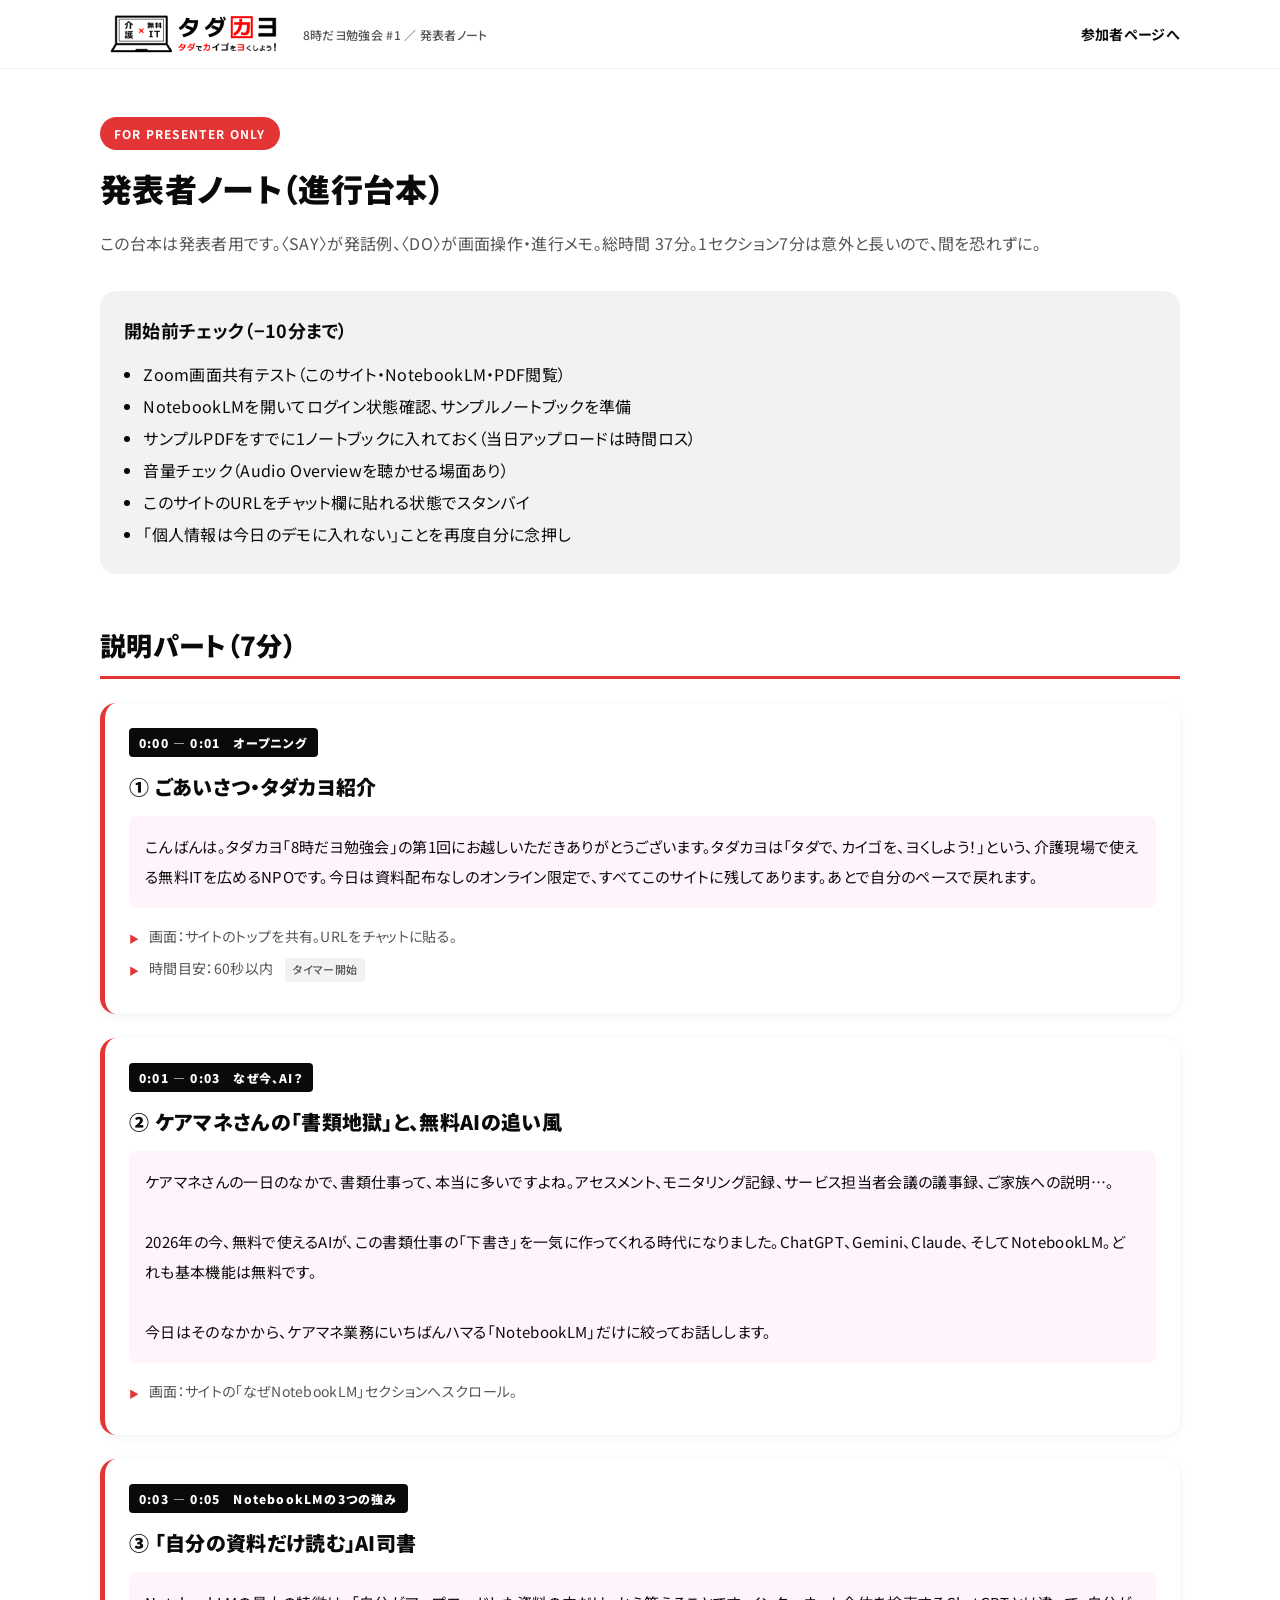
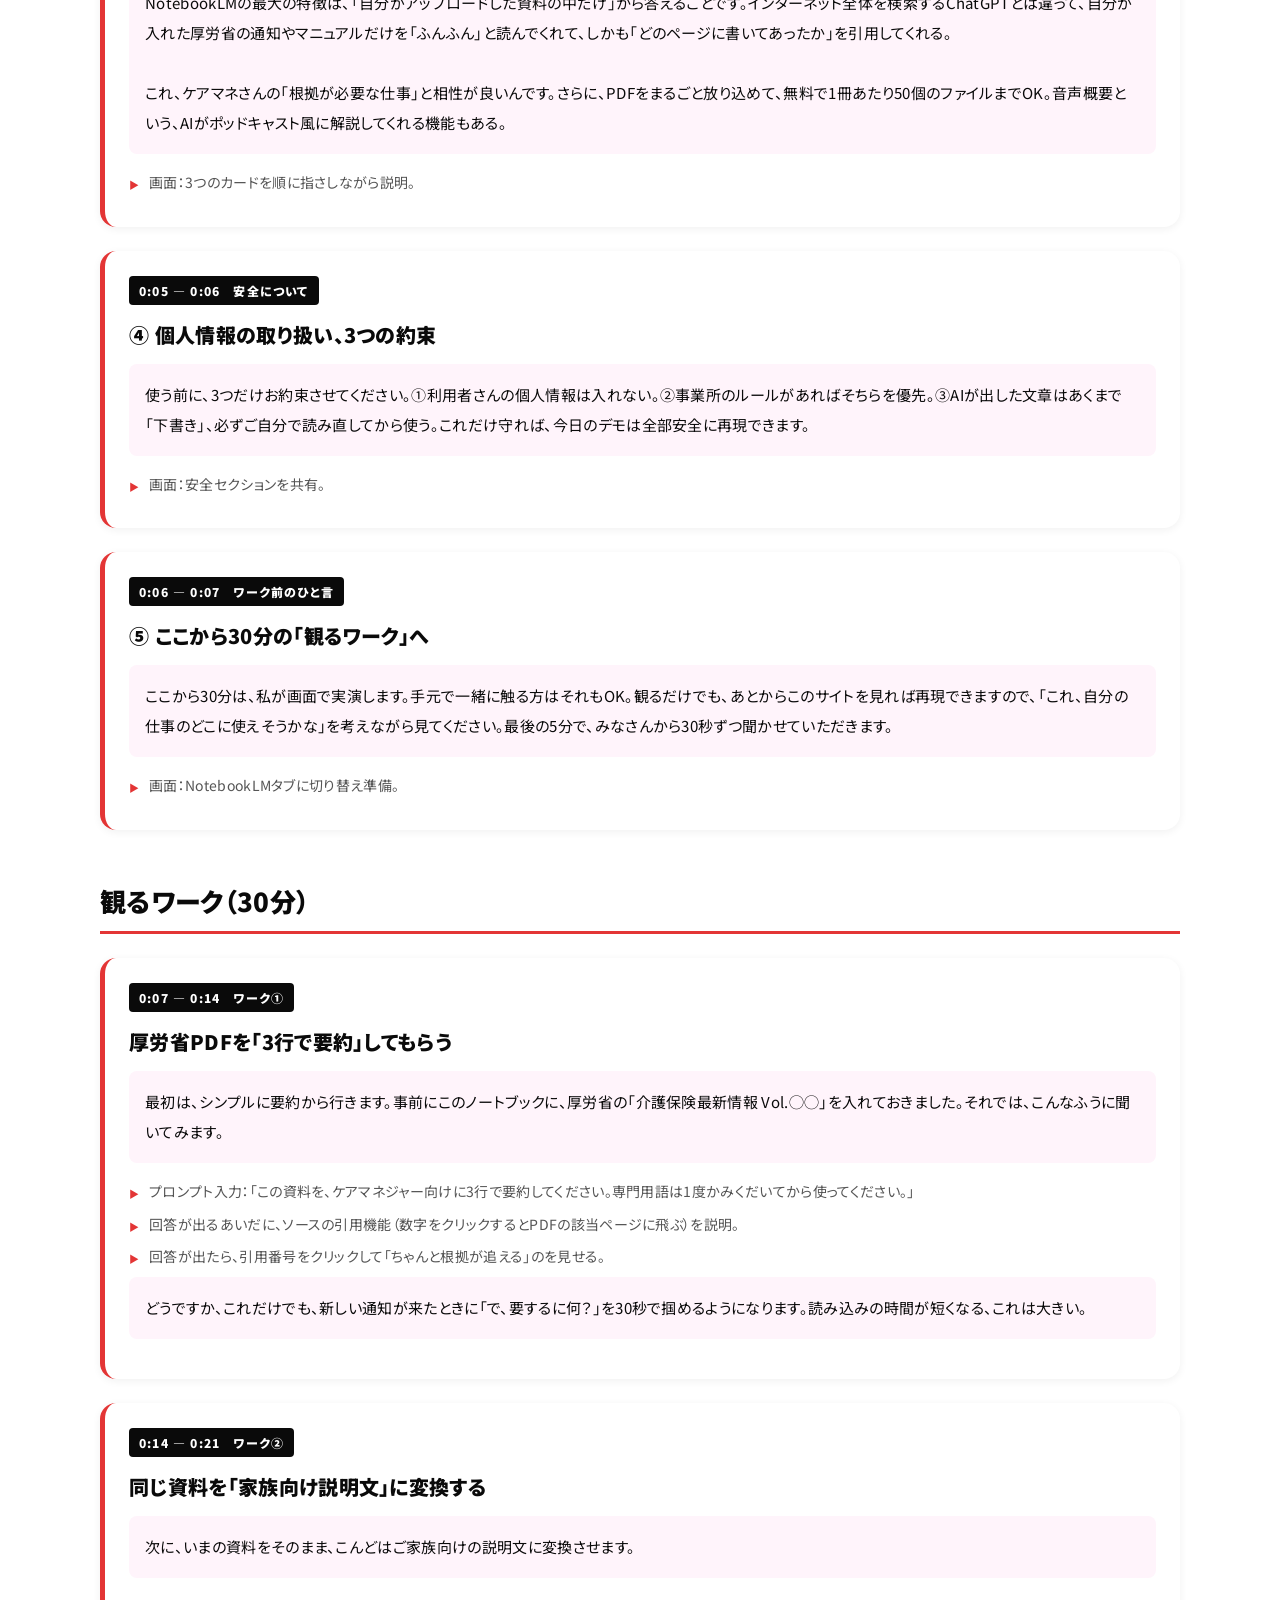
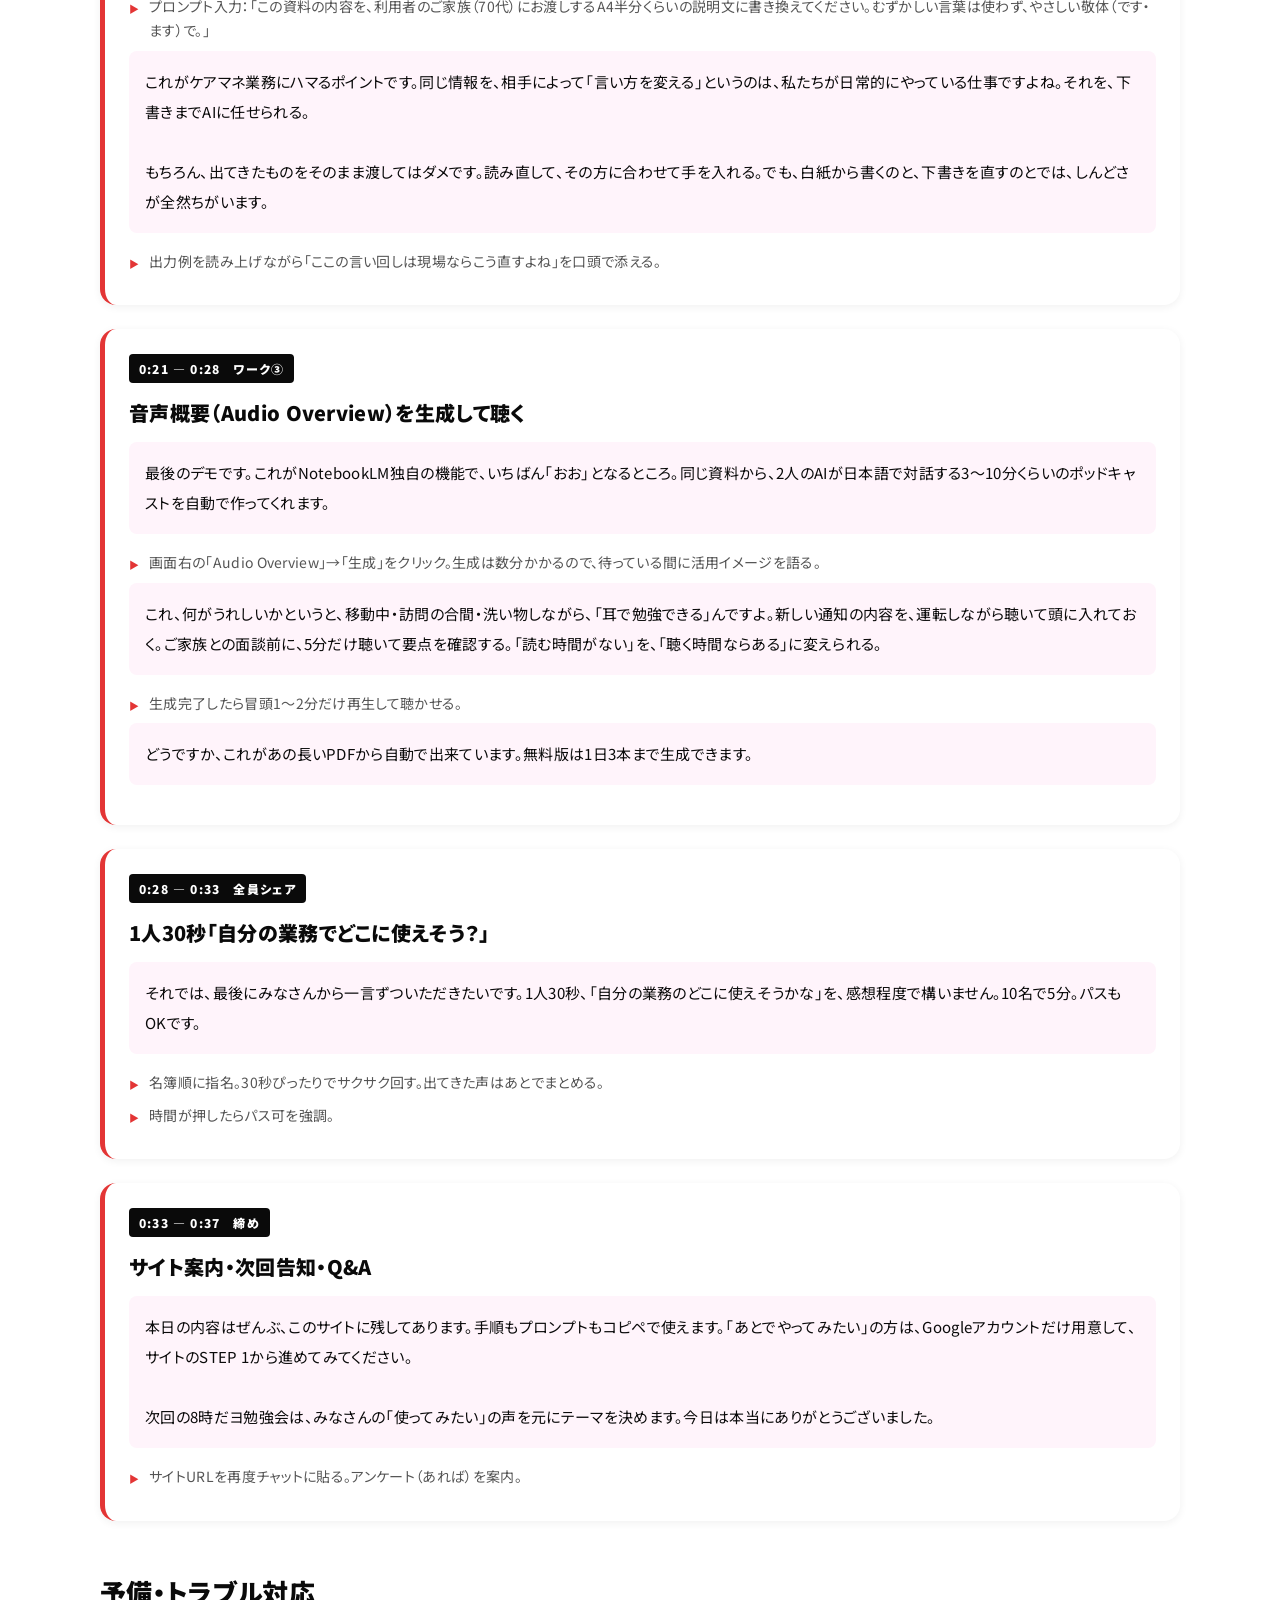
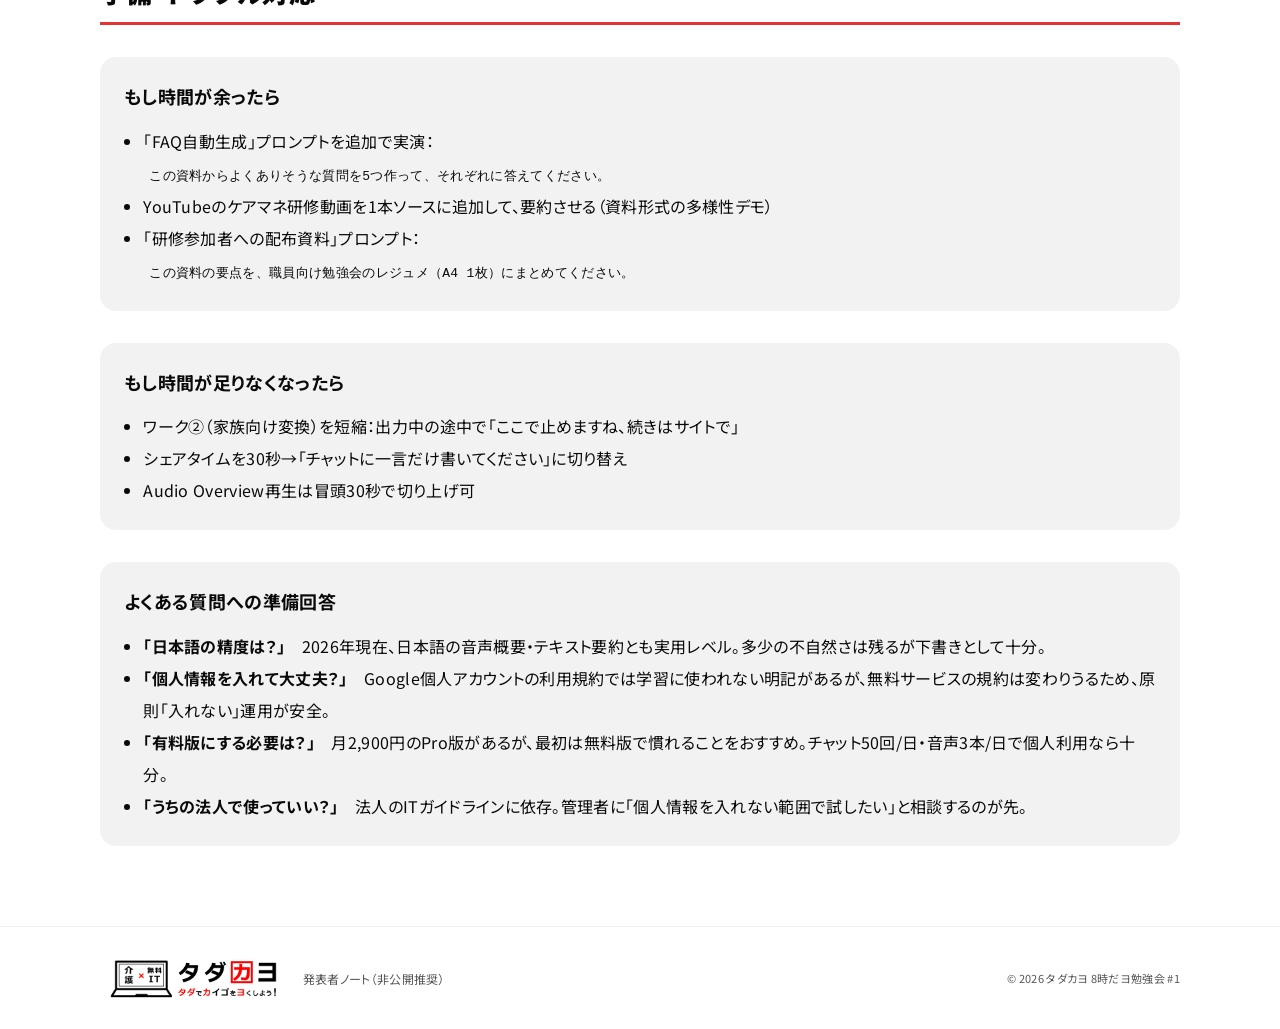
==== notes.html @ c18b53f9 "Initial: 8時だヨ勉強会 #1 サイト (2026-06-28) - index.html: 参加者向けトップ (Hero/Agenda/Why/Safety/Hands-on/Links) " ====
<!doctype html>
<html lang="ja">
<head>
<meta charset="utf-8">
<meta name="viewport" content="width=device-width,initial-scale=1">
<title>発表者ノート ｜ 8時だヨ勉強会 #1</title>
<meta name="description" content="発表者用の進行台本（タダカヨ 8時だヨ勉強会 #1）">
<meta name="robots" content="noindex">
<link rel="icon" type="image/svg+xml" href="data:image/svg+xml,%3Csvg xmlns='http://www.w3.org/2000/svg' viewBox='0 0 64 64'%3E%3Crect width='64' height='64' fill='%23fff'/%3E%3Crect x='10' y='10' width='44' height='44' fill='none' stroke='%23e33535' stroke-width='5'/%3E%3Ctext x='32' y='44' font-family='sans-serif' font-size='34' font-weight='900' text-anchor='middle' fill='%23e33535'%3E%E3%82%AB%3C/text%3E%3C/svg%3E">
<link rel="preconnect" href="https://fonts.googleapis.com">
<link rel="preconnect" href="https://fonts.gstatic.com" crossorigin>
<link href="https://fonts.googleapis.com/css2?family=Noto+Sans+JP:wght@400;500;700;900&display=swap" rel="stylesheet">
<link rel="stylesheet" href="css/style.css">
<style>
.notes-wrap { padding: 48px 0; }
.notes-banner {
  background: var(--c-red);
  color: var(--c-white);
  padding: 6px 14px;
  border-radius: 999px;
  display: inline-block;
  font-size: 12px;
  font-weight: 700;
  letter-spacing: 0.1em;
  margin-bottom: 16px;
}
.script-block {
  background: var(--c-white);
  border-radius: var(--radius-md);
  padding: 24px;
  margin: 24px 0;
  box-shadow: var(--shadow-sm);
  border-left: 5px solid var(--c-red);
}
.script-time {
  display: inline-block;
  background: var(--c-black);
  color: var(--c-white);
  font-weight: 900;
  font-size: 12px;
  padding: 4px 10px;
  border-radius: 4px;
  letter-spacing: 0.1em;
  margin-bottom: 12px;
}
.script-block h3 {
  margin: 0 0 12px;
  font-size: 20px;
  font-weight: 900;
}
.script-block p.say {
  font-size: 15px;
  line-height: 2;
  margin: 0 0 16px;
  padding: 16px;
  background: var(--c-pink-soft);
  border-radius: 8px;
}
.script-block p.do {
  font-size: 14px;
  color: var(--c-gray-text);
  margin: 0 0 8px;
  padding-left: 20px;
  position: relative;
}
.script-block p.do::before {
  content: "▶";
  position: absolute;
  left: 0;
  color: var(--c-red);
  font-size: 10px;
  top: 6px;
}
.script-block .timer {
  display: inline-block;
  font-size: 11px;
  background: var(--c-gray);
  color: var(--c-gray-text);
  padding: 2px 8px;
  border-radius: 4px;
  margin-left: 8px;
  font-weight: 500;
}
.checklist {
  background: var(--c-gray);
  border-radius: var(--radius-md);
  padding: 24px;
  margin: 32px 0;
}
.checklist h3 { margin: 0 0 12px; font-size: 18px; font-weight: 700; }
.checklist ul { margin: 0; padding-left: 1.2em; line-height: 2; }
</style>
</head>
<body>

<header class="site-header">
  <div class="container header-inner">
    <a href="index.html" class="brand-lockup" aria-label="トップへ戻る">
      <img src="images/logo-rect.png" alt="NPO法人タダカヨ" class="brand-logo-img" width="280" height="60">
      <span class="brand-tagline">8時だヨ勉強会 #1 ／ 発表者ノート</span>
    </a>
    <nav class="site-nav"><a href="index.html">参加者ページへ</a></nav>
  </div>
</header>

<main class="notes-wrap">
  <div class="container">
    <span class="notes-banner">FOR PRESENTER ONLY</span>
    <h1 style="font-size:32px;font-weight:900;line-height:1.4;margin:0 0 16px;">発表者ノート（進行台本）</h1>
    <p style="color:var(--c-gray-text);line-height:2;margin:0 0 24px;">この台本は発表者用です。〈SAY〉が発話例、〈DO〉が画面操作・進行メモ。総時間 37分。1セクション7分は意外と長いので、間を恐れずに。</p>

    <div class="checklist">
      <h3>開始前チェック（−10分まで）</h3>
      <ul>
        <li>Zoom画面共有テスト（このサイト・NotebookLM・PDF閲覧）</li>
        <li>NotebookLMを開いてログイン状態確認、サンプルノートブックを準備</li>
        <li>サンプルPDFをすでに1ノートブックに入れておく（当日アップロードは時間ロス）</li>
        <li>音量チェック（Audio Overviewを聴かせる場面あり）</li>
        <li>このサイトのURLをチャット欄に貼れる状態でスタンバイ</li>
        <li>「個人情報は今日のデモに入れない」ことを再度自分に念押し</li>
      </ul>
    </div>

    <!-- ============================================================
         説明パート 7分
         ============================================================ -->
    <h2 style="font-size:26px;font-weight:900;margin:48px 0 8px;border-bottom:3px solid var(--c-red);padding-bottom:8px;">説明パート（7分）</h2>

    <div class="script-block">
      <span class="script-time">0:00 — 0:01　オープニング</span>
      <h3>① ごあいさつ・タダカヨ紹介</h3>
      <p class="say">こんばんは。タダカヨ「8時だヨ勉強会」の第1回にお越しいただきありがとうございます。タダカヨは「タダで、カイゴを、ヨくしよう！」という、介護現場で使える無料ITを広めるNPOです。今日は資料配布なしのオンライン限定で、すべてこのサイトに残してあります。あとで自分のペースで戻れます。</p>
      <p class="do">画面：サイトのトップを共有。URLをチャットに貼る。</p>
      <p class="do">時間目安：60秒以内 <span class="timer">タイマー開始</span></p>
    </div>

    <div class="script-block">
      <span class="script-time">0:01 — 0:03　なぜ今、AI？</span>
      <h3>② ケアマネさんの「書類地獄」と、無料AIの追い風</h3>
      <p class="say">ケアマネさんの一日のなかで、書類仕事って、本当に多いですよね。アセスメント、モニタリング記録、サービス担当者会議の議事録、ご家族への説明…。<br><br>2026年の今、無料で使えるAIが、この書類仕事の「下書き」を一気に作ってくれる時代になりました。ChatGPT、Gemini、Claude、そしてNotebookLM。どれも基本機能は無料です。<br><br>今日はそのなかから、ケアマネ業務にいちばんハマる「NotebookLM」だけに絞ってお話しします。</p>
      <p class="do">画面：サイトの「なぜNotebookLM」セクションへスクロール。</p>
    </div>

    <div class="script-block">
      <span class="script-time">0:03 — 0:05　NotebookLMの3つの強み</span>
      <h3>③ 「自分の資料だけ読む」AI司書</h3>
      <p class="say">NotebookLMの最大の特徴は、「自分がアップロードした資料の中だけ」から答えることです。インターネット全体を検索するChatGPTとは違って、自分が入れた厚労省の通知やマニュアルだけを「ふんふん」と読んでくれて、しかも「どのページに書いてあったか」を引用してくれる。<br><br>これ、ケアマネさんの「根拠が必要な仕事」と相性が良いんです。さらに、PDFをまるごと放り込めて、無料で1冊あたり50個のファイルまでOK。音声概要という、AIがポッドキャスト風に解説してくれる機能もある。</p>
      <p class="do">画面：3つのカードを順に指さしながら説明。</p>
    </div>

    <div class="script-block">
      <span class="script-time">0:05 — 0:06　安全について</span>
      <h3>④ 個人情報の取り扱い、3つの約束</h3>
      <p class="say">使う前に、3つだけお約束させてください。①利用者さんの個人情報は入れない。②事業所のルールがあればそちらを優先。③AIが出した文章はあくまで「下書き」、必ずご自分で読み直してから使う。これだけ守れば、今日のデモは全部安全に再現できます。</p>
      <p class="do">画面：安全セクションを共有。</p>
    </div>

    <div class="script-block">
      <span class="script-time">0:06 — 0:07　ワーク前のひと言</span>
      <h3>⑤ ここから30分の「観るワーク」へ</h3>
      <p class="say">ここから30分は、私が画面で実演します。手元で一緒に触る方はそれもOK。観るだけでも、あとからこのサイトを見れば再現できますので、「これ、自分の仕事のどこに使えそうかな」を考えながら見てください。最後の5分で、みなさんから30秒ずつ聞かせていただきます。</p>
      <p class="do">画面：NotebookLMタブに切り替え準備。</p>
    </div>

    <!-- ============================================================
         ワーク 30分
         ============================================================ -->
    <h2 style="font-size:26px;font-weight:900;margin:48px 0 8px;border-bottom:3px solid var(--c-red);padding-bottom:8px;">観るワーク（30分）</h2>

    <div class="script-block">
      <span class="script-time">0:07 — 0:14　ワーク①</span>
      <h3>厚労省PDFを「3行で要約」してもらう</h3>
      <p class="say">最初は、シンプルに要約から行きます。事前にこのノートブックに、厚労省の「介護保険最新情報 Vol.◯◯」を入れておきました。それでは、こんなふうに聞いてみます。</p>
      <p class="do">プロンプト入力：「この資料を、ケアマネジャー向けに3行で要約してください。専門用語は1度かみくだいてから使ってください。」</p>
      <p class="do">回答が出るあいだに、ソースの引用機能（数字をクリックするとPDFの該当ページに飛ぶ）を説明。</p>
      <p class="do">回答が出たら、引用番号をクリックして「ちゃんと根拠が追える」のを見せる。</p>
      <p class="say">どうですか、これだけでも、新しい通知が来たときに「で、要するに何？」を30秒で掴めるようになります。読み込みの時間が短くなる、これは大きい。</p>
    </div>

    <div class="script-block">
      <span class="script-time">0:14 — 0:21　ワーク②</span>
      <h3>同じ資料を「家族向け説明文」に変換する</h3>
      <p class="say">次に、いまの資料をそのまま、こんどはご家族向けの説明文に変換させます。</p>
      <p class="do">プロンプト入力：「この資料の内容を、利用者のご家族（70代）にお渡しするA4半分くらいの説明文に書き換えてください。むずかしい言葉は使わず、やさしい敬体（です・ます）で。」</p>
      <p class="say">これがケアマネ業務にハマるポイントです。同じ情報を、相手によって「言い方を変える」というのは、私たちが日常的にやっている仕事ですよね。それを、下書きまでAIに任せられる。<br><br>もちろん、出てきたものをそのまま渡してはダメです。読み直して、その方に合わせて手を入れる。でも、白紙から書くのと、下書きを直すのとでは、しんどさが全然ちがいます。</p>
      <p class="do">出力例を読み上げながら「ここの言い回しは現場ならこう直すよね」を口頭で添える。</p>
    </div>

    <div class="script-block">
      <span class="script-time">0:21 — 0:28　ワーク③</span>
      <h3>音声概要（Audio Overview）を生成して聴く</h3>
      <p class="say">最後のデモです。これがNotebookLM独自の機能で、いちばん「おお」となるところ。同じ資料から、2人のAIが日本語で対話する3〜10分くらいのポッドキャストを自動で作ってくれます。</p>
      <p class="do">画面右の「Audio Overview」→「生成」をクリック。生成は数分かかるので、待っている間に活用イメージを語る。</p>
      <p class="say">これ、何がうれしいかというと、移動中・訪問の合間・洗い物しながら、「耳で勉強できる」んですよ。新しい通知の内容を、運転しながら聴いて頭に入れておく。ご家族との面談前に、5分だけ聴いて要点を確認する。「読む時間がない」を、「聴く時間ならある」に変えられる。</p>
      <p class="do">生成完了したら冒頭1〜2分だけ再生して聴かせる。</p>
      <p class="say">どうですか、これがあの長いPDFから自動で出来ています。無料版は1日3本まで生成できます。</p>
    </div>

    <div class="script-block">
      <span class="script-time">0:28 — 0:33　全員シェア</span>
      <h3>1人30秒「自分の業務でどこに使えそう？」</h3>
      <p class="say">それでは、最後にみなさんから一言ずついただきたいです。1人30秒、「自分の業務のどこに使えそうかな」を、感想程度で構いません。10名で5分。パスもOKです。</p>
      <p class="do">名簿順に指名。30秒ぴったりでサクサク回す。出てきた声はあとでまとめる。</p>
      <p class="do">時間が押したらパス可を強調。</p>
    </div>

    <div class="script-block">
      <span class="script-time">0:33 — 0:37　締め</span>
      <h3>サイト案内・次回告知・Q&A</h3>
      <p class="say">本日の内容はぜんぶ、このサイトに残してあります。手順もプロンプトもコピペで使えます。「あとでやってみたい」の方は、Googleアカウントだけ用意して、サイトのSTEP 1から進めてみてください。<br><br>次回の8時だヨ勉強会は、みなさんの「使ってみたい」の声を元にテーマを決めます。今日は本当にありがとうございました。</p>
      <p class="do">サイトURLを再度チャットに貼る。アンケート（あれば）を案内。</p>
    </div>

    <!-- ============================================================
         予備
         ============================================================ -->
    <h2 style="font-size:26px;font-weight:900;margin:48px 0 8px;border-bottom:3px solid var(--c-red);padding-bottom:8px;">予備・トラブル対応</h2>

    <div class="checklist">
      <h3>もし時間が余ったら</h3>
      <ul>
        <li>「FAQ自動生成」プロンプトを追加で実演：<br><code style="background:var(--c-gray);padding:2px 6px;border-radius:4px;">この資料からよくありそうな質問を5つ作って、それぞれに答えてください。</code></li>
        <li>YouTubeのケアマネ研修動画を1本ソースに追加して、要約させる（資料形式の多様性デモ）</li>
        <li>「研修参加者への配布資料」プロンプト：<br><code style="background:var(--c-gray);padding:2px 6px;border-radius:4px;">この資料の要点を、職員向け勉強会のレジュメ（A4 1枚）にまとめてください。</code></li>
      </ul>
    </div>

    <div class="checklist">
      <h3>もし時間が足りなくなったら</h3>
      <ul>
        <li>ワーク②（家族向け変換）を短縮：出力中の途中で「ここで止めますね、続きはサイトで」</li>
        <li>シェアタイムを30秒→「チャットに一言だけ書いてください」に切り替え</li>
        <li>Audio Overview再生は冒頭30秒で切り上げ可</li>
      </ul>
    </div>

    <div class="checklist">
      <h3>よくある質問への準備回答</h3>
      <ul>
        <li><strong>「日本語の精度は？」</strong>　2026年現在、日本語の音声概要・テキスト要約とも実用レベル。多少の不自然さは残るが下書きとして十分。</li>
        <li><strong>「個人情報を入れて大丈夫？」</strong>　Google個人アカウントの利用規約では学習に使われない明記があるが、無料サービスの規約は変わりうるため、原則「入れない」運用が安全。</li>
        <li><strong>「有料版にする必要は？」</strong>　月2,900円のPro版があるが、最初は無料版で慣れることをおすすめ。チャット50回/日・音声3本/日で個人利用なら十分。</li>
        <li><strong>「うちの法人で使っていい？」</strong>　法人のITガイドラインに依存。管理者に「個人情報を入れない範囲で試したい」と相談するのが先。</li>
      </ul>
    </div>

  </div>
</main>

<footer class="site-footer">
  <div class="container footer-inner">
    <div class="footer-brand">
      <img src="images/logo-rect.png" alt="NPO法人タダカヨ" class="brand-logo-img" width="280" height="60">
      <p>発表者ノート（非公開推奨）</p>
    </div>
    <p class="footer-meta">© 2026 タダカヨ 8時だヨ勉強会 #1</p>
  </div>
</footer>

</body>
</html>
---- css/style.css ----
/* ============================================================
   タダカヨ 8時だヨ勉強会 サイトスタイル
   Palette: #e33535 / #ffe2f7 / #000000 / #f2f2f2 / #ffffff
   Font:    Noto Sans JP
   ============================================================ */

:root {
  --c-red: #e33535;
  --c-red-dark: #b62525;
  --c-pink: #ffe2f7;
  --c-pink-soft: #fff4fb;
  --c-black: #0a0a0a;
  --c-gray: #f2f2f2;
  --c-gray-mid: #d4d4d4;
  --c-gray-text: #555555;
  --c-white: #ffffff;

  --space-1: 8px;
  --space-2: 16px;
  --space-3: 24px;
  --space-4: 32px;
  --space-5: 48px;
  --space-6: 80px;
  --space-7: 120px;

  --radius-sm: 8px;
  --radius-md: 16px;
  --radius-lg: 24px;

  --shadow-sm: 0 2px 8px rgba(0, 0, 0, 0.06);
  --shadow-md: 0 6px 24px rgba(0, 0, 0, 0.08);

  --ease: cubic-bezier(0.2, 0.7, 0.2, 1);
}

* { box-sizing: border-box; }

html {
  scroll-behavior: smooth;
  font-feature-settings: "palt";
}

body {
  margin: 0;
  font-family: 'Noto Sans JP', -apple-system, BlinkMacSystemFont, "Hiragino Sans", "Yu Gothic", sans-serif;
  font-weight: 400;
  color: var(--c-black);
  background: var(--c-white);
  line-height: 1.75;
  letter-spacing: 0.02em;
  -webkit-font-smoothing: antialiased;
  -moz-osx-font-smoothing: grayscale;
}

img { max-width: 100%; height: auto; display: block; }

a {
  color: var(--c-red);
  text-decoration: none;
  text-underline-offset: 0.2em;
  transition: color 0.2s var(--ease);
}
a:hover { color: var(--c-red-dark); text-decoration: underline; }

.container {
  width: min(100% - 40px, 1080px);
  margin-inline: auto;
}

/* ============================================================
   Brand Logo (CSS-only)
   ============================================================ */
.brand-logo {
  font-weight: 900;
  letter-spacing: 0.04em;
  display: inline-flex;
  align-items: center;
  gap: 0.04em;
  white-space: nowrap;
}
.brand-logo .ka {
  color: var(--c-red);
  border: 2.5px solid var(--c-red);
  padding: 0.05em 0.18em;
  margin: 0 0.05em;
  display: inline-block;
  line-height: 1;
}

/* ============================================================
   Header
   ============================================================ */
.site-header {
  position: sticky;
  top: 0;
  z-index: 100;
  background: rgba(255, 255, 255, 0.96);
  backdrop-filter: saturate(180%) blur(10px);
  border-bottom: 1px solid var(--c-gray);
}

.header-inner {
  display: flex;
  align-items: center;
  justify-content: space-between;
  gap: var(--space-3);
  padding: 14px 0;
}

.brand-lockup {
  display: inline-flex;
  align-items: center;
  gap: var(--space-2);
  color: var(--c-black);
}
.brand-lockup .brand-logo {
  font-size: 22px;
}
.brand-logo-img {
  display: block;
  height: 40px;
  width: auto;
  transition: opacity 0.2s var(--ease);
}
.brand-lockup:hover .brand-logo-img {
  opacity: 0.85;
}
.brand-tagline {
  font-size: 12px;
  color: var(--c-gray-text);
  font-weight: 500;
}
.brand-em {
  color: var(--c-red);
  font-weight: 700;
}

.site-nav {
  display: flex;
  gap: var(--space-3);
  font-weight: 700;
  font-size: 14px;
}
.site-nav a {
  color: var(--c-black);
  position: relative;
  padding: 4px 0;
}
.site-nav a::after {
  content: "";
  position: absolute;
  inset: auto 0 -4px 0;
  height: 2px;
  background: var(--c-red);
  transform: scaleX(0);
  transform-origin: left;
  transition: transform 0.2s var(--ease);
}
.site-nav a:hover { color: var(--c-red); text-decoration: none; }
.site-nav a:hover::after { transform: scaleX(1); }

/* ============================================================
   Hero Banner (key visual)
   ============================================================ */
.hero-banner-wrap {
  background: var(--c-black);
  display: flex;
  justify-content: center;
  align-items: center;
  overflow: hidden;
}
.hero-banner-img {
  display: block;
  width: 100%;
  height: auto;
  max-height: 480px;
  object-fit: cover;
  object-position: center;
}

/* ============================================================
   Hero
   ============================================================ */
.hero {
  position: relative;
  padding: var(--space-6) 0 var(--space-6);
  background:
    radial-gradient(60% 80% at 100% 0%, var(--c-pink) 0%, transparent 60%),
    radial-gradient(50% 60% at 0% 100%, var(--c-pink-soft) 0%, transparent 60%),
    var(--c-white);
  overflow: hidden;
}

.hero::before {
  content: "";
  position: absolute;
  top: 60%;
  right: -120px;
  width: 380px;
  height: 380px;
  border-radius: 50%;
  background: var(--c-pink);
  opacity: 0.5;
  z-index: 0;
}

.hero-inner { position: relative; z-index: 1; }

.hero-eyebrow {
  display: inline-block;
  font-size: 13px;
  font-weight: 700;
  letter-spacing: 0.1em;
  color: var(--c-red);
  margin: 0 0 var(--space-3);
  padding: 6px 14px;
  border: 1.5px solid var(--c-red);
  border-radius: 999px;
  background: var(--c-white);
}

.hero-title {
  margin: 0 0 var(--space-4);
  font-size: clamp(28px, 5.5vw, 56px);
  font-weight: 900;
  line-height: 1.3;
  letter-spacing: 0.02em;
}
.hero-title span { display: block; }
.hero-mark {
  display: inline !important;
  background: linear-gradient(transparent 60%, var(--c-pink) 60%);
  padding: 0 0.1em;
}

.hero-sub {
  font-size: clamp(15px, 1.8vw, 18px);
  line-height: 2;
  margin: 0 0 var(--space-5);
  max-width: 720px;
}
.hero-sub-strong {
  font-weight: 700;
  color: var(--c-red);
}

.hero-meta {
  display: grid;
  grid-template-columns: repeat(auto-fit, minmax(160px, 1fr));
  gap: var(--space-2);
  background: var(--c-white);
  border-radius: var(--radius-md);
  padding: var(--space-3);
  box-shadow: var(--shadow-md);
  max-width: 880px;
}
.hero-meta-item {
  display: flex;
  flex-direction: column;
  gap: 6px;
  padding: 6px var(--space-2);
  border-left: 3px solid var(--c-red);
}
.hero-meta-label {
  font-size: 11px;
  font-weight: 700;
  letter-spacing: 0.1em;
  color: var(--c-red);
}
.hero-meta-value {
  font-size: 14px;
  font-weight: 700;
  line-height: 1.55;
}

/* ============================================================
   Sections
   ============================================================ */
.section {
  padding: var(--space-6) 0;
}
.section-light { background: var(--c-gray); }
.section-pink { background: var(--c-pink-soft); }

.section-eyebrow {
  font-size: 12px;
  font-weight: 700;
  letter-spacing: 0.2em;
  color: var(--c-red);
  margin: 0 0 var(--space-2);
}
.section-eyebrow::before {
  content: "—— ";
  color: var(--c-red);
}

.section-title {
  font-size: clamp(24px, 3.2vw, 36px);
  font-weight: 900;
  line-height: 1.4;
  margin: 0 0 var(--space-3);
  letter-spacing: 0.02em;
}
.section-title em {
  font-style: normal;
  color: var(--c-red);
  border-bottom: 3px solid var(--c-red);
  padding-bottom: 2px;
}
.brand-inline { font-size: 0.9em; }

.section-lead {
  font-size: 16px;
  line-height: 2;
  margin: 0 0 var(--space-5);
  max-width: 780px;
  color: var(--c-gray-text);
}
.section-lead strong { color: var(--c-black); }

/* ============================================================
   Agenda
   ============================================================ */
.agenda-list {
  list-style: none;
  padding: 0;
  margin: 0;
  display: grid;
  gap: var(--space-2);
}
.agenda-item {
  display: grid;
  grid-template-columns: 140px 1fr;
  gap: var(--space-3);
  align-items: start;
  background: var(--c-white);
  border-radius: var(--radius-md);
  padding: var(--space-3);
  box-shadow: var(--shadow-sm);
  border-left: 5px solid var(--c-red);
  transition: transform 0.2s var(--ease), box-shadow 0.2s var(--ease);
}
.agenda-item:hover {
  transform: translateY(-2px);
  box-shadow: var(--shadow-md);
}
.agenda-time {
  font-family: 'Noto Sans JP', monospace;
  font-weight: 700;
  font-size: 15px;
  color: var(--c-red);
  padding-top: 4px;
  letter-spacing: 0.05em;
}
.agenda-head {
  margin: 0 0 6px;
  font-size: 18px;
  font-weight: 700;
}
.agenda-body p {
  margin: 0;
  color: var(--c-gray-text);
  font-size: 15px;
}

/* ============================================================
   Why cards
   ============================================================ */
.card-grid {
  display: grid;
  grid-template-columns: repeat(auto-fit, minmax(260px, 1fr));
  gap: var(--space-3);
  margin-top: var(--space-3);
}
.card {
  position: relative;
  background: var(--c-white);
  border: 1px solid var(--c-gray);
  border-radius: var(--radius-md);
  padding: var(--space-4) var(--space-3) var(--space-3);
  transition: transform 0.25s var(--ease), border-color 0.25s var(--ease), box-shadow 0.25s var(--ease);
}
.card:hover {
  transform: translateY(-4px);
  border-color: var(--c-red);
  box-shadow: var(--shadow-md);
}
.card-num {
  position: absolute;
  top: -16px;
  left: var(--space-3);
  background: var(--c-red);
  color: var(--c-white);
  font-weight: 900;
  font-size: 14px;
  padding: 4px 12px;
  border-radius: 999px;
  letter-spacing: 0.1em;
}
.card-title {
  font-size: 20px;
  font-weight: 700;
  margin: 0 0 var(--space-2);
}
.card p {
  margin: 0;
  font-size: 15px;
  color: var(--c-gray-text);
  line-height: 1.9;
}

.note-box {
  margin-top: var(--space-5);
  padding: var(--space-3);
  background: var(--c-gray);
  border-radius: var(--radius-md);
  border-left: 4px solid var(--c-black);
}
.note-box p {
  margin: 0;
  font-size: 14px;
  line-height: 1.9;
  color: var(--c-gray-text);
}
.note-box strong { color: var(--c-black); }

/* ============================================================
   Safety
   ============================================================ */
.safety-head {
  display: grid;
  grid-template-columns: 1fr auto;
  gap: var(--space-4);
  align-items: end;
  margin-bottom: var(--space-3);
}
.safety-head-text {
  align-self: end;
}
.safety-head .section-eyebrow,
.safety-head .section-title {
  margin-bottom: var(--space-2);
}
.safety-mascot {
  width: 180px;
  height: auto;
  object-fit: contain;
  filter: drop-shadow(0 4px 12px rgba(0,0,0,0.08));
  cursor: pointer;
  user-select: none;
  -webkit-user-select: none;
  transition: transform 0.25s var(--ease);
}
.safety-mascot:hover {
  transform: translateY(-3px) rotate(-2deg);
}
.safety-grid {
  display: grid;
  grid-template-columns: repeat(auto-fit, minmax(260px, 1fr));
  gap: var(--space-3);
  margin-top: var(--space-3);
}
.safety-item {
  background: var(--c-white);
  border-radius: var(--radius-md);
  padding: var(--space-3);
  position: relative;
  box-shadow: var(--shadow-sm);
}
.safety-no {
  display: inline-block;
  font-size: 28px;
  font-weight: 900;
  color: var(--c-red);
  margin-bottom: 6px;
  line-height: 1;
}
.safety-item h3 {
  margin: 0 0 var(--space-2);
  font-size: 17px;
  font-weight: 700;
}
.safety-item p {
  margin: 0;
  font-size: 14px;
  line-height: 1.9;
  color: var(--c-gray-text);
}

/* ============================================================
   Steps
   ============================================================ */
.step-list {
  list-style: none;
  padding: 0;
  margin: 0;
  counter-reset: step;
  display: grid;
  gap: var(--space-3);
}
.step {
  display: grid;
  grid-template-columns: 100px 1fr;
  gap: var(--space-3);
  align-items: start;
  background: var(--c-white);
  border: 1px solid var(--c-gray);
  border-radius: var(--radius-md);
  padding: var(--space-3);
}
.step-num {
  display: inline-block;
  background: var(--c-black);
  color: var(--c-white);
  font-weight: 900;
  font-size: 12px;
  padding: 6px 10px;
  border-radius: var(--radius-sm);
  letter-spacing: 0.1em;
  align-self: start;
}
.step-title {
  margin: 0 0 var(--space-2);
  font-size: 18px;
  font-weight: 700;
}
.step-body p {
  margin: 0 0 var(--space-2);
  font-size: 15px;
  line-height: 1.9;
  color: var(--c-gray-text);
}
.step-tip {
  display: inline-block;
  margin-top: 6px;
  padding: 4px 10px;
  background: var(--c-pink);
  border-radius: var(--radius-sm);
  font-size: 13px;
  color: var(--c-black);
  font-weight: 500;
}

.prompt-card {
  background: var(--c-gray);
  border-radius: var(--radius-sm);
  padding: var(--space-2) var(--space-3);
  margin: var(--space-2) 0;
  border-left: 3px solid var(--c-red);
}
.prompt-label {
  margin: 0 0 6px;
  font-size: 12px;
  font-weight: 700;
  color: var(--c-red);
  letter-spacing: 0.05em;
}
.prompt-code {
  margin: 0;
  font-family: 'Noto Sans JP', -apple-system, monospace;
  font-size: 13px;
  line-height: 1.85;
  color: var(--c-black);
  white-space: pre-wrap;
  word-break: break-word;
  background: transparent;
  font-weight: 500;
}

.sample-source {
  margin-top: var(--space-5);
  padding: var(--space-4);
  background: var(--c-gray);
  border-radius: var(--radius-md);
}
.sample-source h3 {
  margin: 0 0 var(--space-2);
  font-size: 18px;
  font-weight: 700;
}
.sample-source p {
  margin: 0 0 var(--space-2);
  font-size: 14px;
  color: var(--c-gray-text);
}
.sample-source p strong { color: var(--c-black); }
.sample-tip {
  margin-top: var(--space-2) !important;
  padding: 10px 14px;
  background: var(--c-pink);
  border-radius: var(--radius-sm);
  font-size: 13px !important;
  color: var(--c-black) !important;
  line-height: 1.8;
}

.link-list {
  margin: 0;
  padding-left: 1.2em;
  font-size: 14px;
  line-height: 2;
}
.link-list li { padding: 2px 0; }

/* ============================================================
   Link cards
   ============================================================ */
.link-grid {
  display: grid;
  grid-template-columns: repeat(auto-fit, minmax(240px, 1fr));
  gap: var(--space-3);
}
.link-card {
  background: var(--c-white);
  border-radius: var(--radius-md);
  padding: var(--space-3);
  box-shadow: var(--shadow-sm);
}
.link-card h3 {
  margin: 0 0 var(--space-2);
  font-size: 16px;
  font-weight: 700;
  color: var(--c-red);
  padding-bottom: 6px;
  border-bottom: 2px solid var(--c-red);
  display: inline-block;
}
.link-card ul {
  margin: 0;
  padding-left: 1.2em;
  font-size: 14px;
  line-height: 2;
}

/* ============================================================
   CTA
   ============================================================ */
.cta {
  background: var(--c-black);
  color: var(--c-white);
  padding: var(--space-6) 0;
  text-align: center;
}
.cta-inner { max-width: 720px; }
.cta-title {
  font-size: clamp(22px, 3vw, 32px);
  font-weight: 900;
  line-height: 1.5;
  margin: 0 0 var(--space-3);
}
.cta-title::after {
  content: "";
  display: block;
  width: 64px;
  height: 4px;
  background: var(--c-red);
  margin: var(--space-3) auto 0;
}
.cta-text {
  font-size: 15px;
  line-height: 2;
  margin: 0 0 var(--space-4);
  color: #d4d4d4;
}
.cta-meta {
  font-size: 13px;
  color: #909090;
  margin: 0;
}
.cta a {
  color: var(--c-pink);
}

/* ============================================================
   Footer
   ============================================================ */
.site-footer {
  background: var(--c-white);
  padding: var(--space-4) 0;
  border-top: 1px solid var(--c-gray);
}
.footer-inner {
  display: flex;
  justify-content: space-between;
  align-items: center;
  flex-wrap: wrap;
  gap: var(--space-2);
}
.footer-brand {
  display: flex;
  align-items: center;
  gap: var(--space-2);
}
.footer-logo { font-size: 20px; }
.footer-brand p {
  margin: 0;
  font-size: 12px;
  color: var(--c-gray-text);
}
.footer-meta {
  margin: 0;
  font-size: 11px;
  color: var(--c-gray-text);
}

/* ============================================================
   Responsive
   ============================================================ */
@media (max-width: 720px) {
  .header-inner { flex-direction: column; align-items: flex-start; gap: var(--space-2); }
  .brand-tagline { font-size: 11px; }
  .brand-logo-img { height: 32px; }
  .site-nav { font-size: 12px; gap: var(--space-2); flex-wrap: wrap; }

  .hero-banner-img { max-height: 280px; }
  .hero { padding: var(--space-5) 0; }
  .hero::before { width: 220px; height: 220px; right: -80px; }

  .agenda-item { grid-template-columns: 1fr; gap: 6px; }
  .agenda-time { font-size: 13px; padding-top: 0; }

  .step { grid-template-columns: 1fr; }

  .section { padding: var(--space-5) 0; }

  .safety-head {
    grid-template-columns: 1fr;
    gap: var(--space-3);
  }
  .safety-mascot {
    width: 140px;
    margin-inline: auto;
  }

  .footer-inner { flex-direction: column; align-items: flex-start; }
}

@media (prefers-reduced-motion: reduce) {
  * { animation: none !important; transition: none !important; scroll-behavior: auto !important; }
}

/* ============================================================
   こっそりイースターエッグ：かくれゲーム招待トースト
   ============================================================ */
.easter-toast {
  position: fixed;
  right: 20px;
  bottom: 20px;
  z-index: 1000;
  width: min(320px, calc(100vw - 40px));
  padding: 20px 22px 22px;
  background: var(--c-white);
  border-radius: var(--radius-md);
  box-shadow: 0 12px 40px rgba(0, 0, 0, 0.18);
  border: 2px solid var(--c-red);
  opacity: 0;
  transform: translateY(20px) scale(0.95);
  transition: opacity 0.35s var(--ease), transform 0.35s var(--ease);
  pointer-events: none;
}
.easter-toast.show {
  opacity: 1;
  transform: translateY(0) scale(1);
  pointer-events: auto;
}
.easter-toast::before {
  content: "";
  position: absolute;
  top: -8px;
  left: 20px;
  width: 40px;
  height: 4px;
  background: var(--c-red);
  border-radius: 2px;
}
.easter-close {
  position: absolute;
  top: 8px;
  right: 10px;
  background: transparent;
  border: none;
  font-size: 20px;
  line-height: 1;
  color: var(--c-gray-text);
  cursor: pointer;
  padding: 4px 8px;
  border-radius: 4px;
  transition: background 0.2s;
}
.easter-close:hover {
  background: var(--c-gray);
  color: var(--c-black);
}
.easter-head {
  margin: 0 0 6px;
  font-size: 18px;
  font-weight: 900;
  color: var(--c-black);
}
.easter-sub {
  margin: 0 0 14px;
  font-size: 13px;
  line-height: 1.7;
  color: var(--c-gray-text);
}
.easter-cta {
  display: inline-block;
  background: var(--c-red);
  color: var(--c-white) !important;
  text-decoration: none;
  font-weight: 700;
  font-size: 14px;
  padding: 10px 18px;
  border-radius: 999px;
  transition: background 0.2s, transform 0.2s;
  letter-spacing: 0.03em;
}
.easter-cta:hover {
  background: var(--c-red-dark);
  transform: translateY(-1px);
  text-decoration: none;
}

#easter-ka {
  user-select: none;
  -webkit-user-select: none;
}
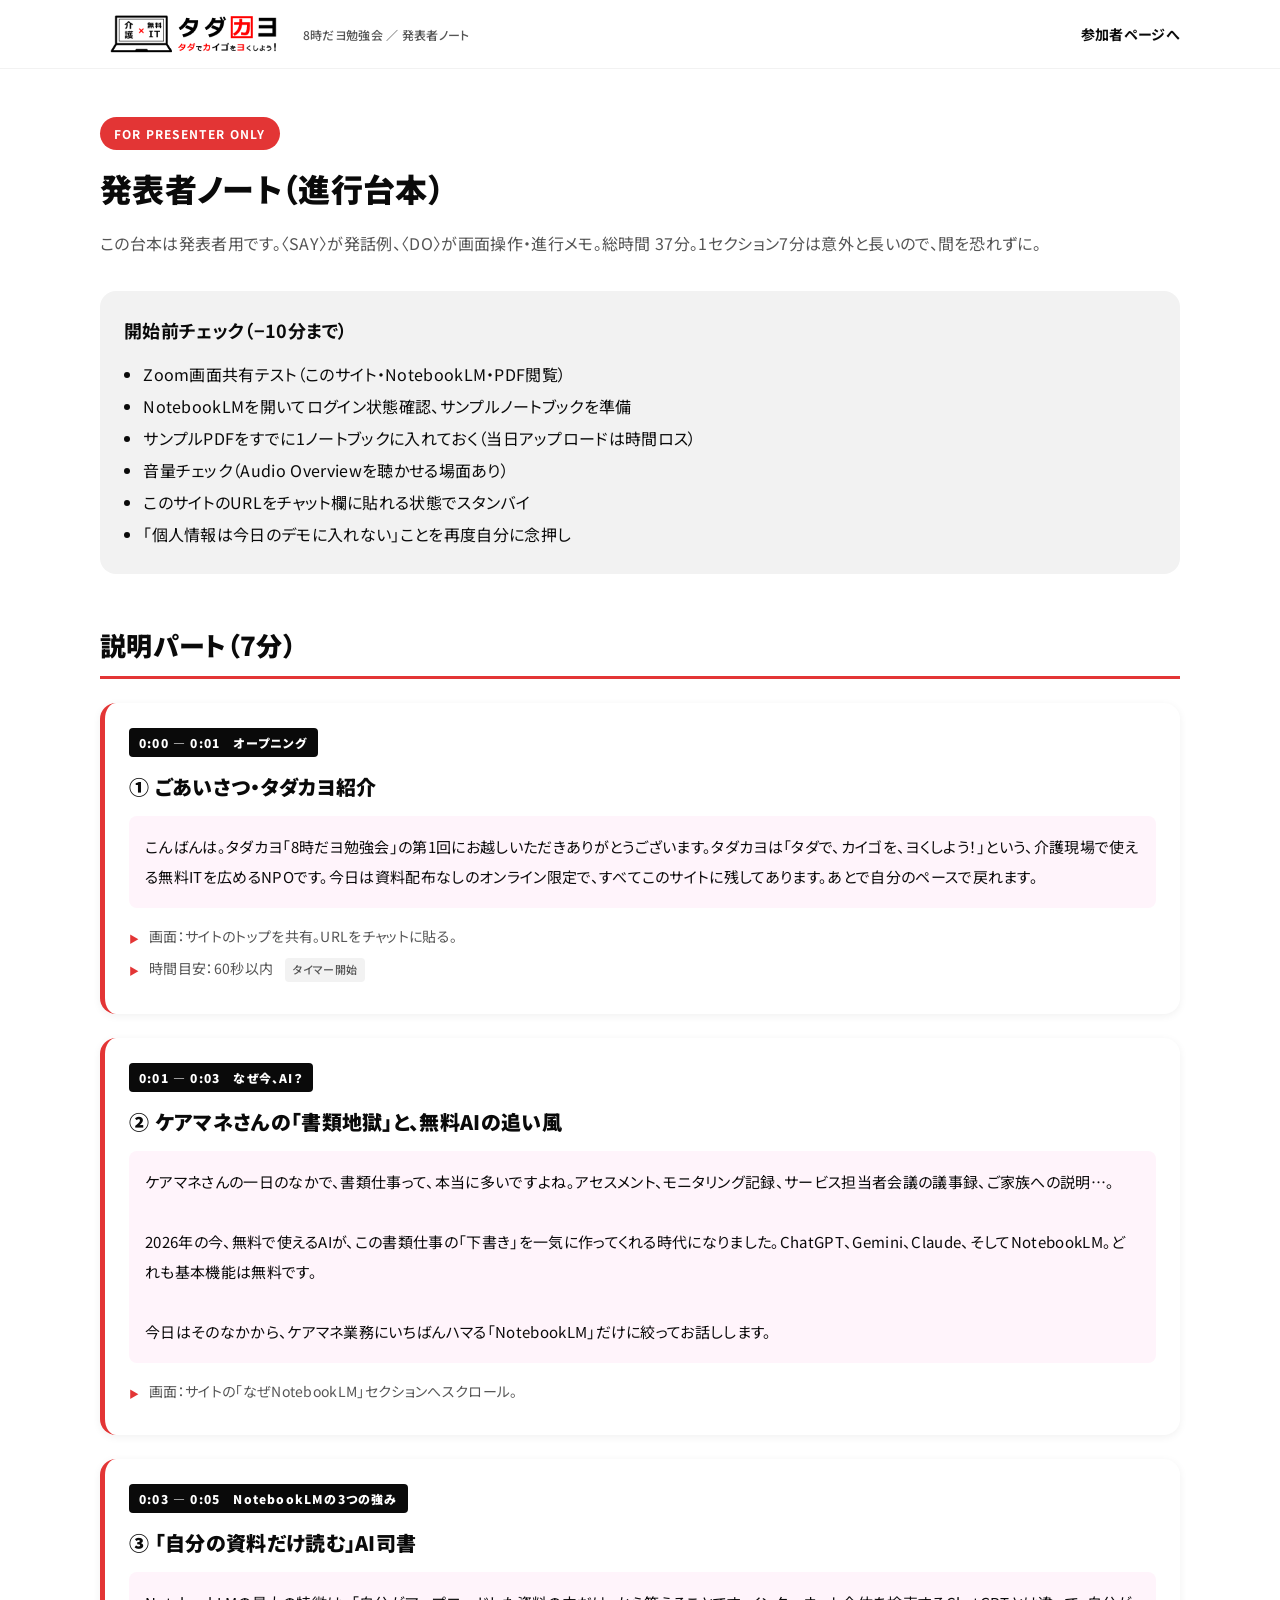
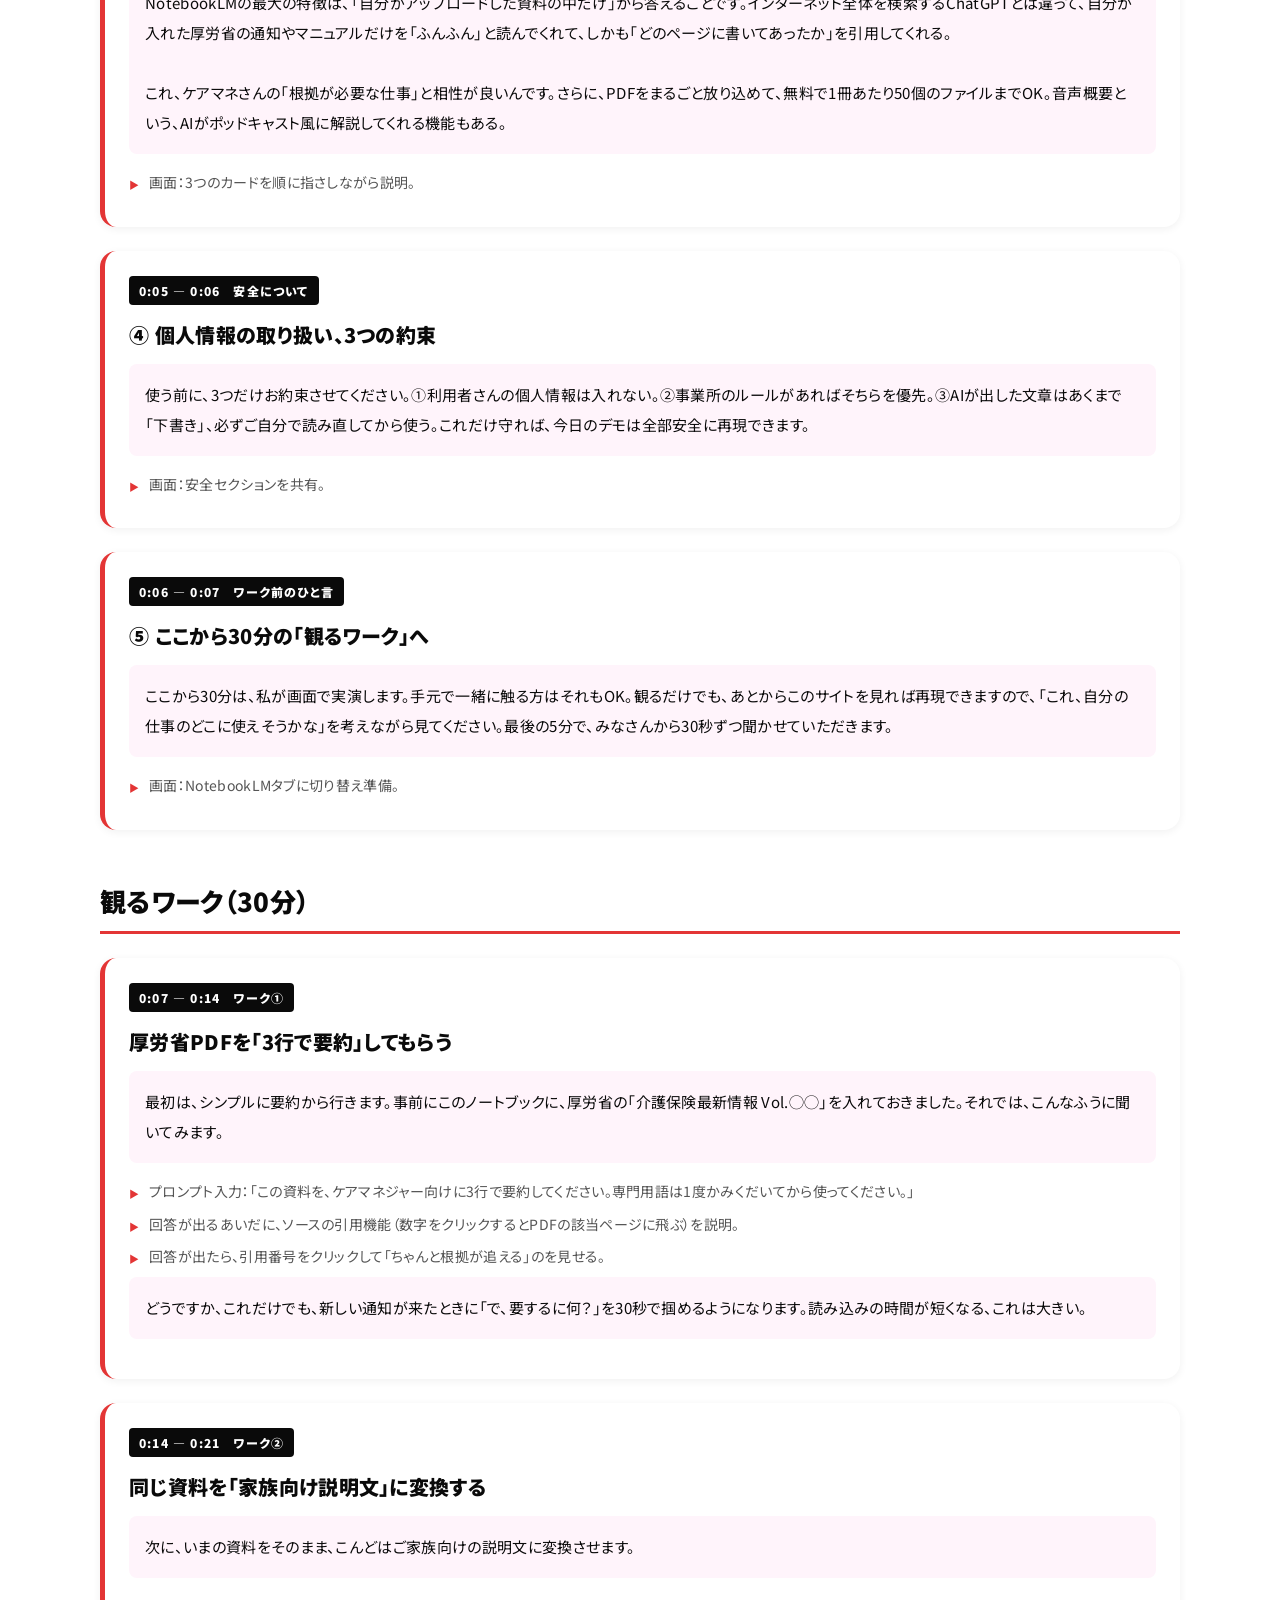
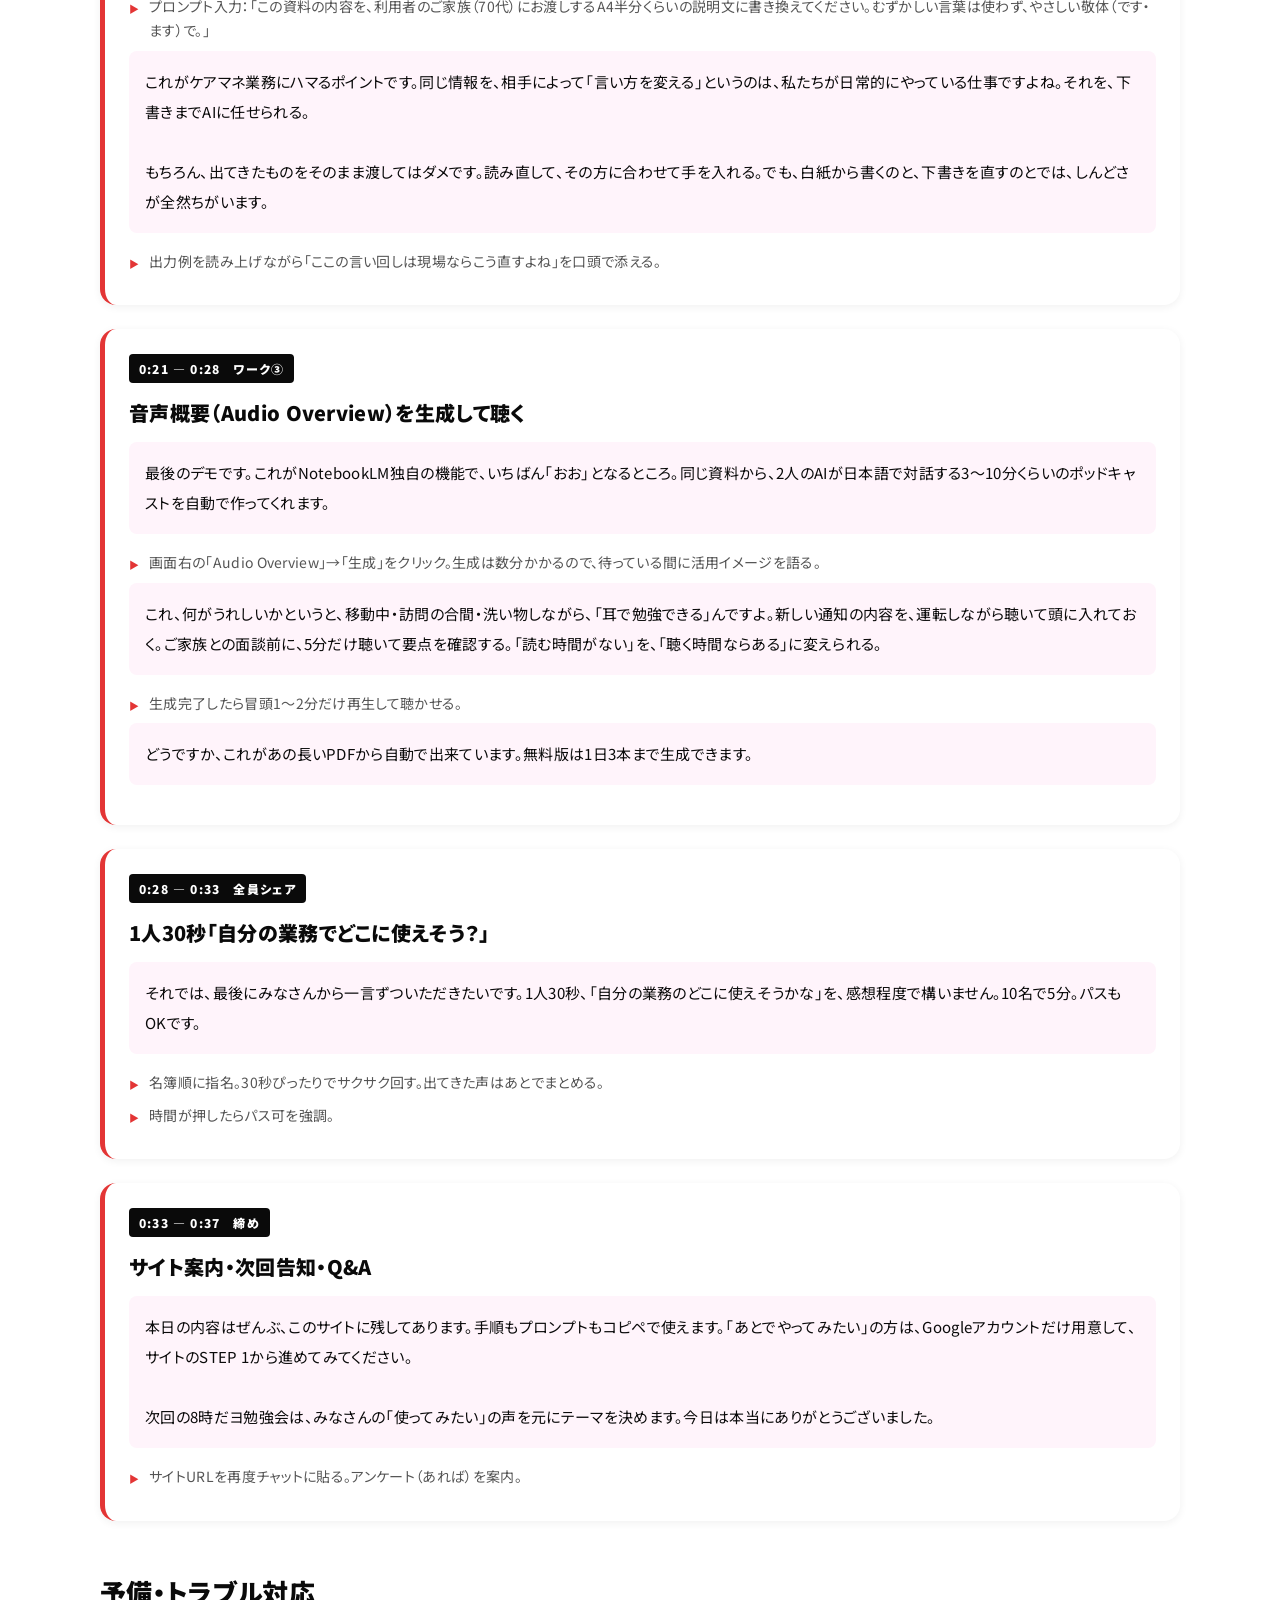
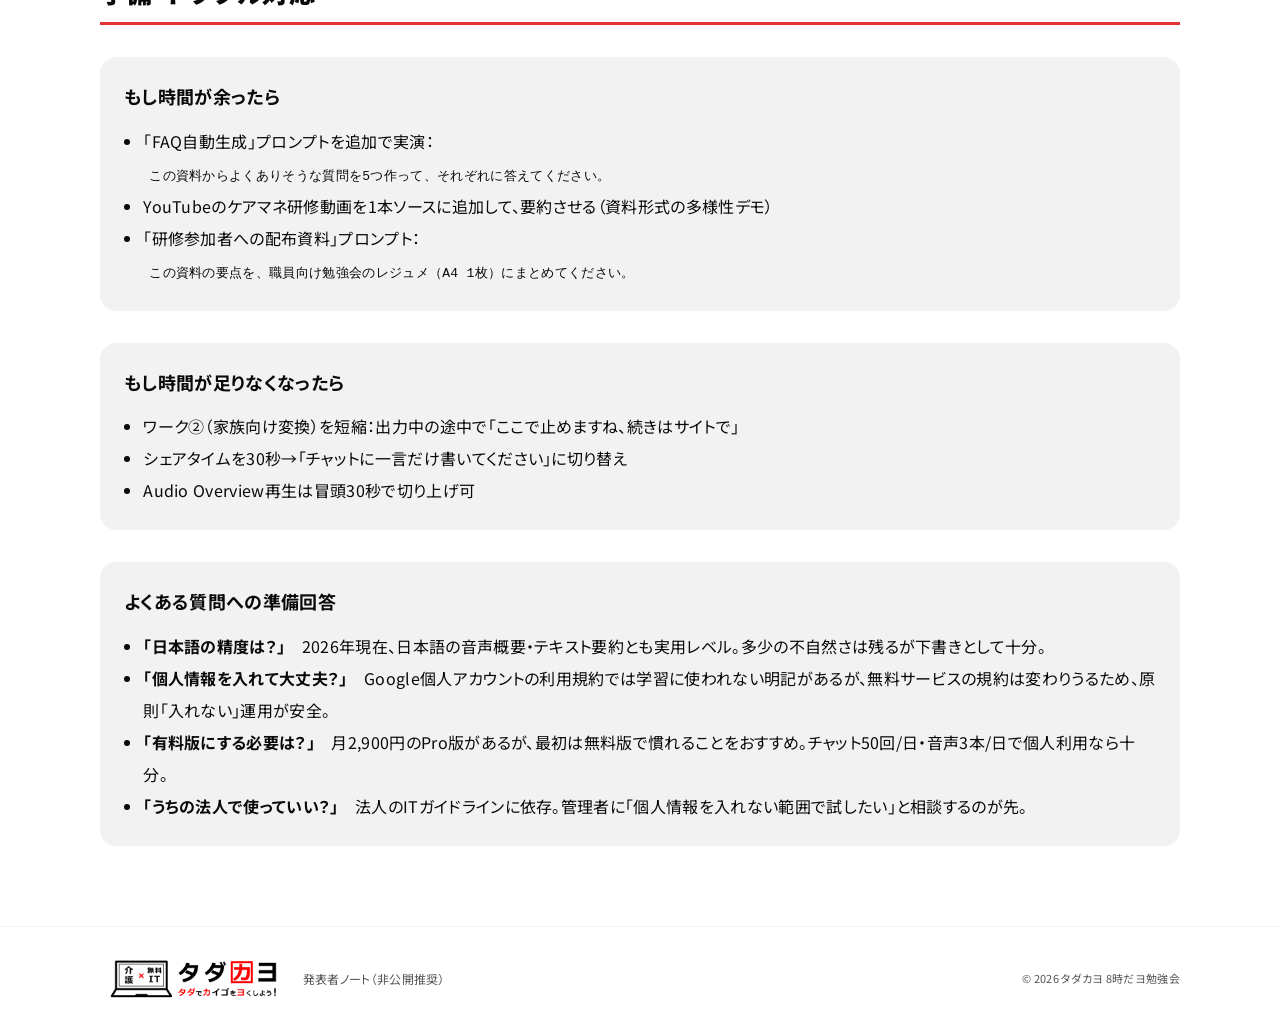
==== commit bef9c38d: "Remove issue numbering (#1/#2) from all visible copy タダカヨ「8時だヨ勉強会」はナンバリングしない方針に変更。 日付ベース（2026.06.28）" ====
--- a/notes.html
+++ b/notes.html
@@ -3,8 +3,8 @@
 <head>
 <meta charset="utf-8">
 <meta name="viewport" content="width=device-width,initial-scale=1">
-<title>発表者ノート ｜ 8時だヨ勉強会 #1</title>
-<meta name="description" content="発表者用の進行台本（タダカヨ 8時だヨ勉強会 #1）">
+<title>発表者ノート ｜ 8時だヨ勉強会</title>
+<meta name="description" content="発表者用の進行台本（タダカヨ 8時だヨ勉強会）">
 <meta name="robots" content="noindex">
 <link rel="icon" type="image/svg+xml" href="data:image/svg+xml,%3Csvg xmlns='http://www.w3.org/2000/svg' viewBox='0 0 64 64'%3E%3Crect width='64' height='64' fill='%23fff'/%3E%3Crect x='10' y='10' width='44' height='44' fill='none' stroke='%23e33535' stroke-width='5'/%3E%3Ctext x='32' y='44' font-family='sans-serif' font-size='34' font-weight='900' text-anchor='middle' fill='%23e33535'%3E%E3%82%AB%3C/text%3E%3C/svg%3E">
 <link rel="preconnect" href="https://fonts.googleapis.com">
@@ -97,7 +97,7 @@
   <div class="container header-inner">
     <a href="index.html" class="brand-lockup" aria-label="トップへ戻る">
       <img src="images/logo-rect.png" alt="NPO法人タダカヨ" class="brand-logo-img" width="280" height="60">
-      <span class="brand-tagline">8時だヨ勉強会 #1 ／ 発表者ノート</span>
+      <span class="brand-tagline">8時だヨ勉強会 ／ 発表者ノート</span>
     </a>
     <nav class="site-nav"><a href="index.html">参加者ページへ</a></nav>
   </div>
@@ -253,7 +253,7 @@
       <img src="images/logo-rect.png" alt="NPO法人タダカヨ" class="brand-logo-img" width="280" height="60">
       <p>発表者ノート（非公開推奨）</p>
     </div>
-    <p class="footer-meta">© 2026 タダカヨ 8時だヨ勉強会 #1</p>
+    <p class="footer-meta">© 2026 タダカヨ 8時だヨ勉強会</p>
   </div>
 </footer>
 
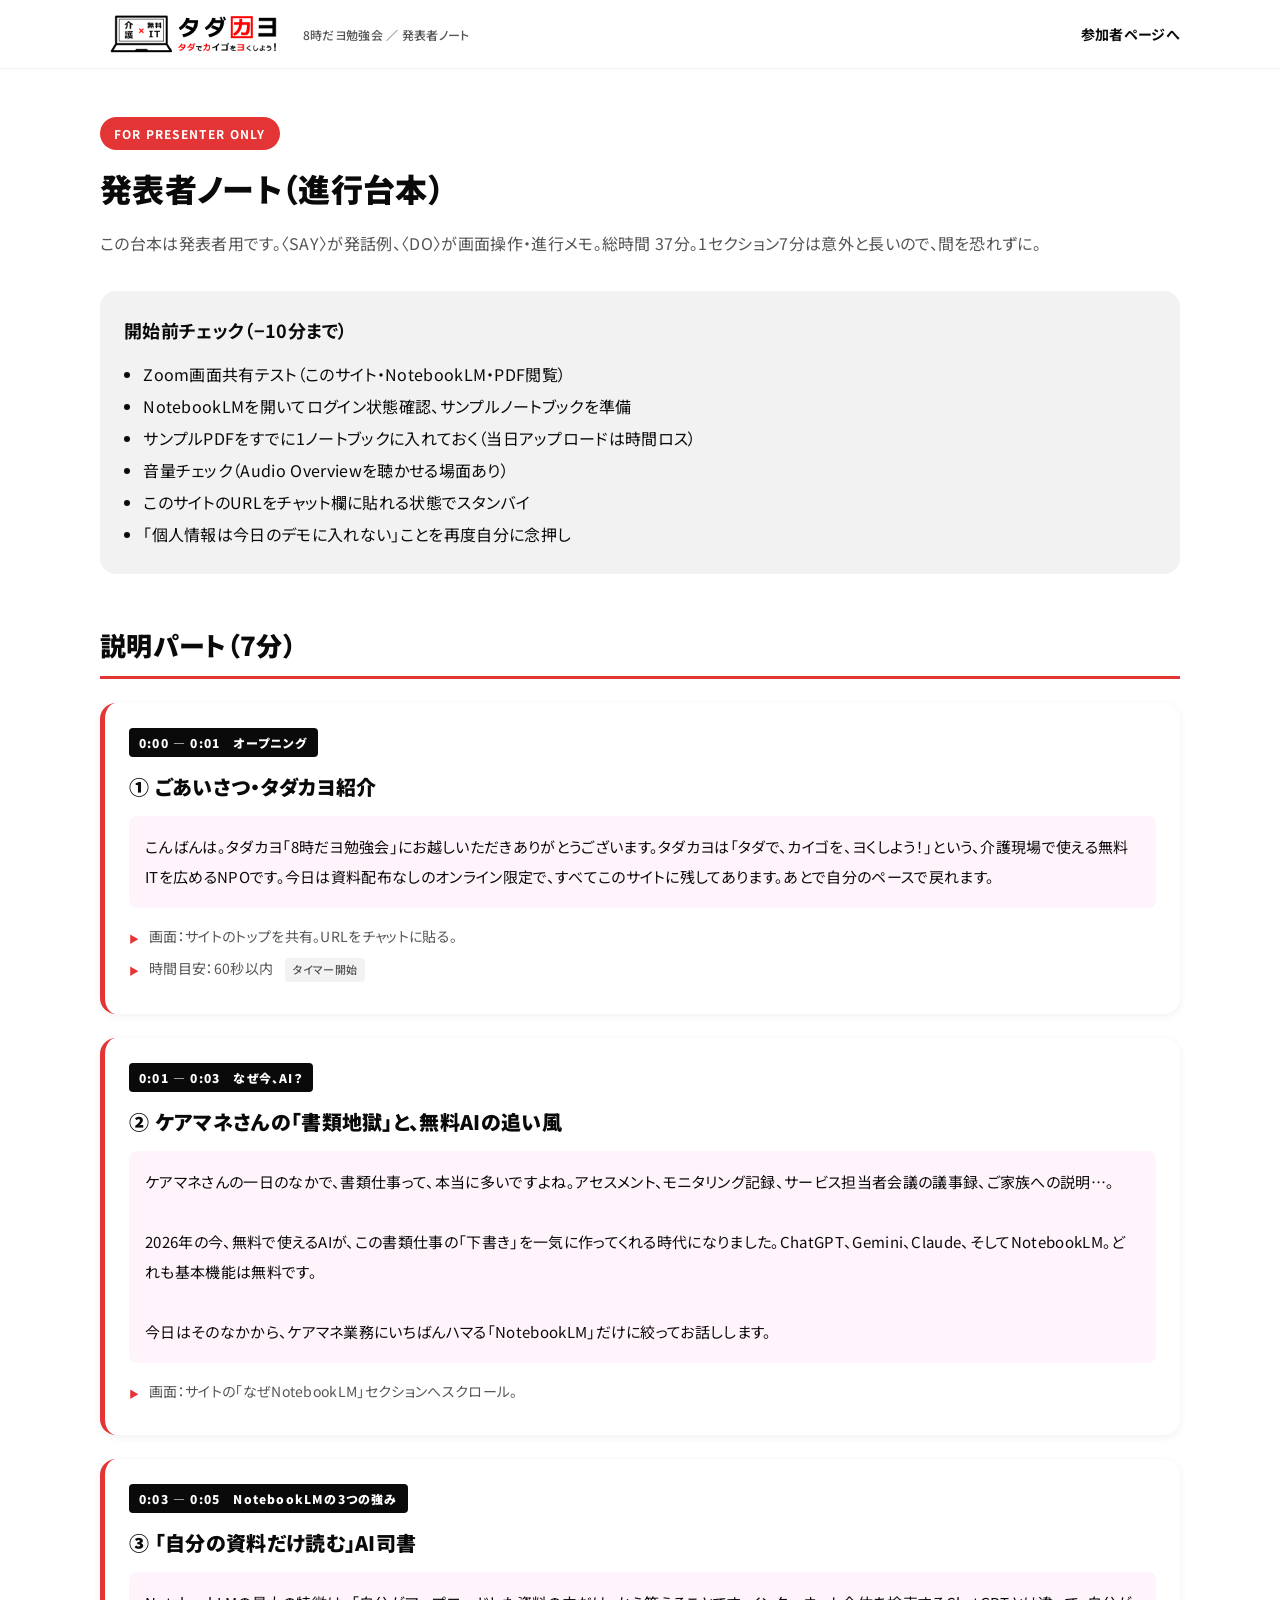
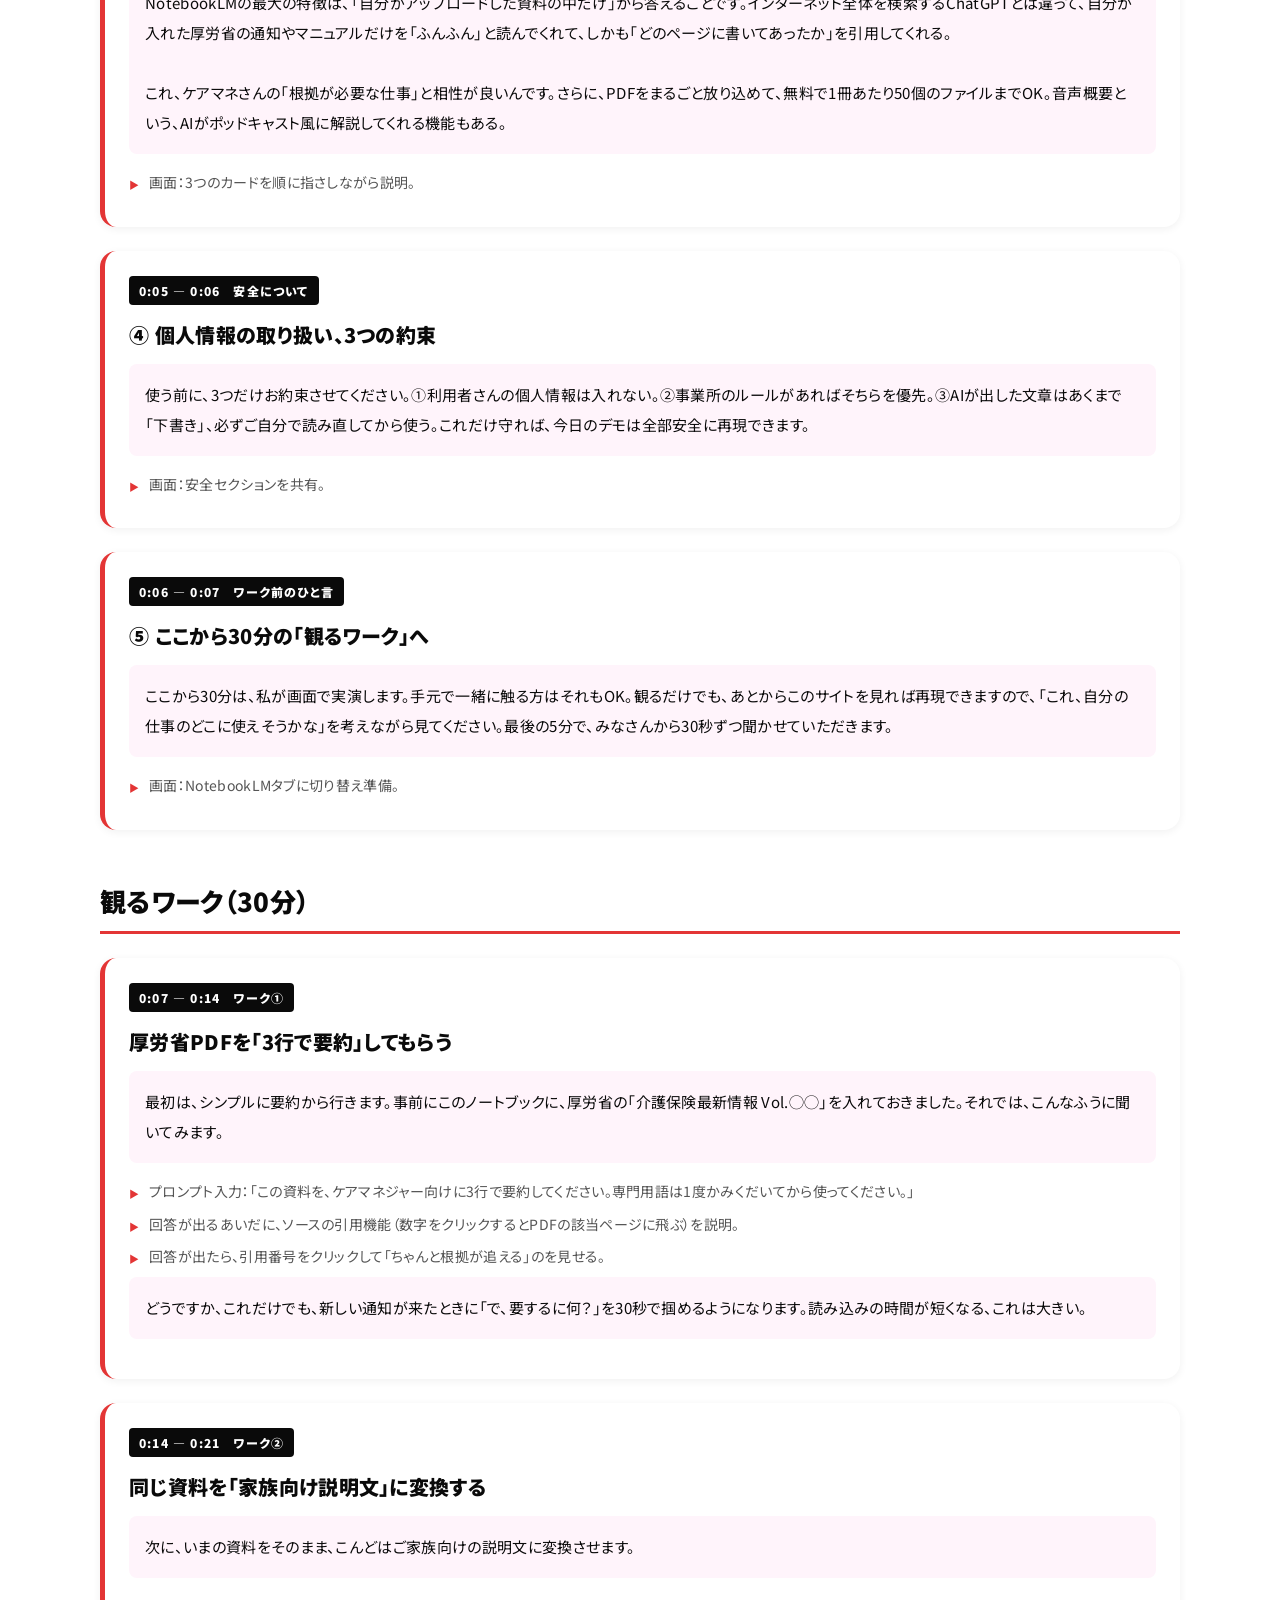
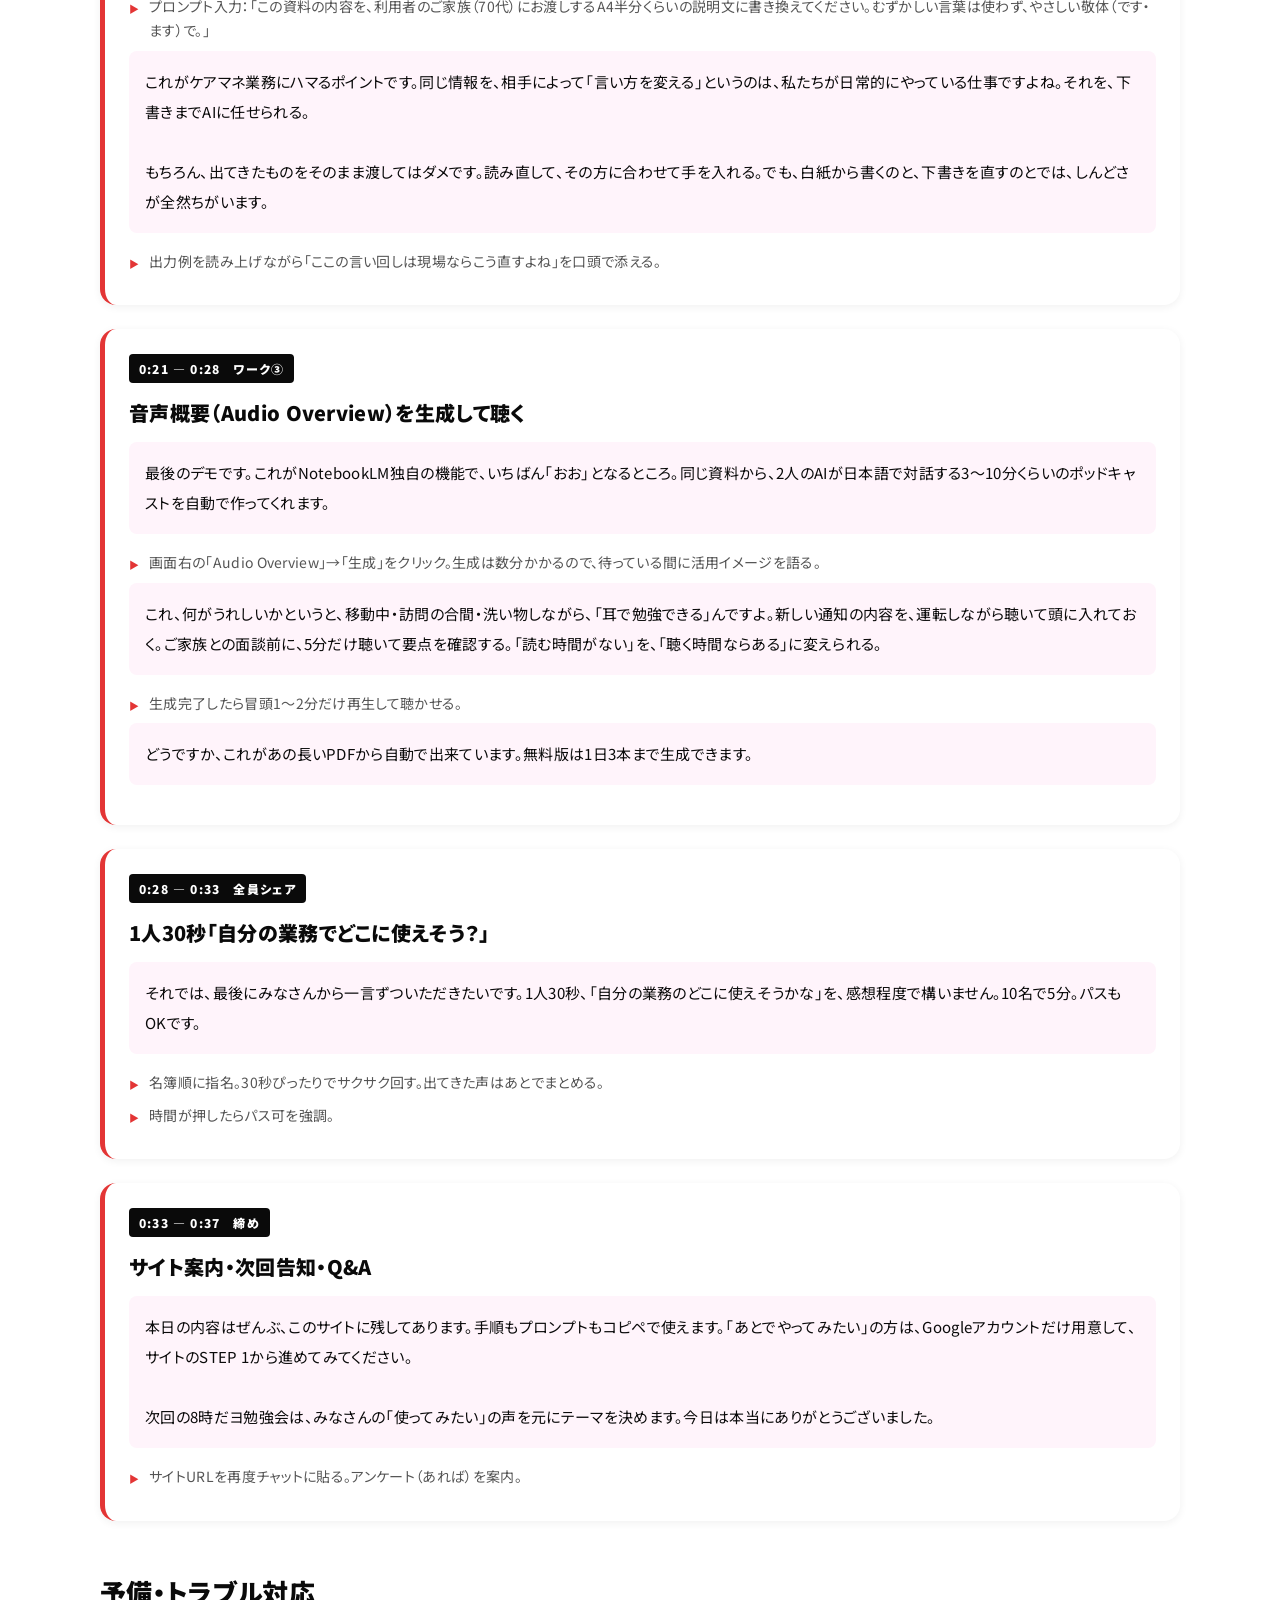
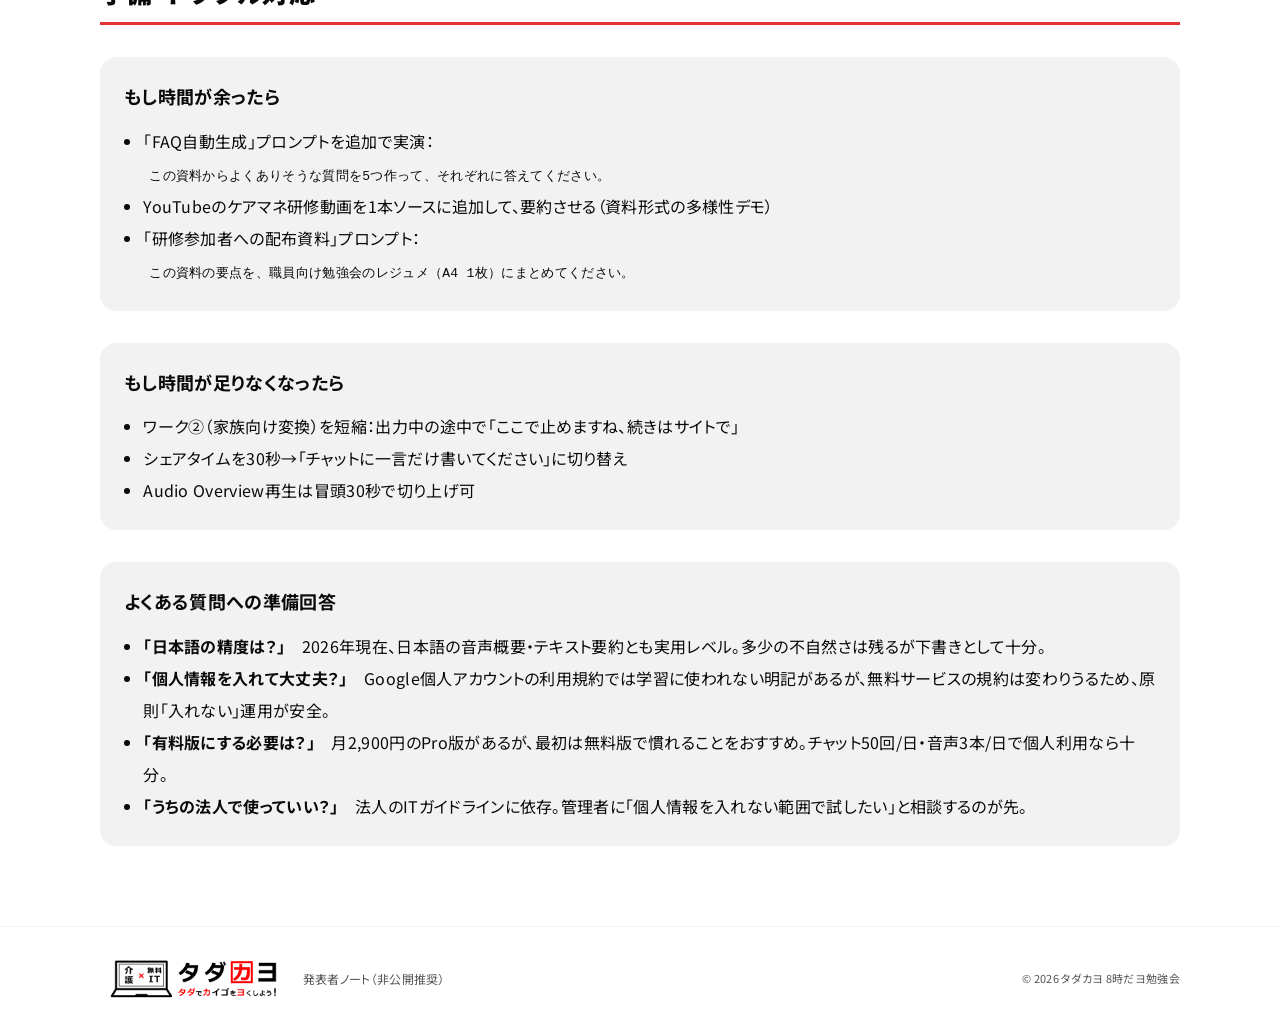
==== commit 41e97c9c: "UX upgrade: Open Kit, copy buttons, direct PDF links, progress bar ユーザーフィードバックに基づくUX改善: - 「事前準備ゼロでOK" ====
--- a/notes.html
+++ b/notes.html
@@ -129,7 +129,7 @@
     <div class="script-block">
       <span class="script-time">0:00 — 0:01　オープニング</span>
       <h3>① ごあいさつ・タダカヨ紹介</h3>
-      <p class="say">こんばんは。タダカヨ「8時だヨ勉強会」の第1回にお越しいただきありがとうございます。タダカヨは「タダで、カイゴを、ヨくしよう！」という、介護現場で使える無料ITを広めるNPOです。今日は資料配布なしのオンライン限定で、すべてこのサイトに残してあります。あとで自分のペースで戻れます。</p>
+      <p class="say">こんばんは。タダカヨ「8時だヨ勉強会」にお越しいただきありがとうございます。タダカヨは「タダで、カイゴを、ヨくしよう！」という、介護現場で使える無料ITを広めるNPOです。今日は資料配布なしのオンライン限定で、すべてこのサイトに残してあります。あとで自分のペースで戻れます。</p>
       <p class="do">画面：サイトのトップを共有。URLをチャットに貼る。</p>
       <p class="do">時間目安：60秒以内 <span class="timer">タイマー開始</span></p>
     </div>
--- a/css/style.css
+++ b/css/style.css
@@ -158,6 +158,96 @@
 }
 .site-nav a:hover { color: var(--c-red); text-decoration: none; }
 .site-nav a:hover::after { transform: scaleX(1); }
+
+/* ============================================================
+   Scroll progress bar
+   ============================================================ */
+.scroll-progress {
+  position: fixed;
+  top: 0;
+  left: 0;
+  height: 3px;
+  width: 0;
+  background: var(--c-red);
+  z-index: 200;
+  transition: width 0.1s linear;
+  pointer-events: none;
+}
+
+/* ============================================================
+   Open Kit (即始められる3ボタン)
+   ============================================================ */
+.open-kit {
+  padding: var(--space-5) 0;
+  background: linear-gradient(180deg, var(--c-white) 0%, var(--c-pink-soft) 100%);
+  border-bottom: 1px solid var(--c-gray);
+}
+.kit-eyebrow {
+  margin: 0 0 var(--space-3);
+  font-size: 13px;
+  font-weight: 700;
+  letter-spacing: 0.08em;
+  color: var(--c-red);
+  text-align: center;
+}
+.kit-eyebrow::before { content: "▸ "; }
+.kit-buttons {
+  display: grid;
+  grid-template-columns: repeat(auto-fit, minmax(240px, 1fr));
+  gap: var(--space-2);
+  max-width: 920px;
+  margin: 0 auto;
+}
+.kit-btn {
+  background: var(--c-white);
+  border: 2px solid var(--c-black);
+  border-radius: var(--radius-md);
+  padding: 20px 16px;
+  display: flex;
+  flex-direction: column;
+  align-items: center;
+  gap: 6px;
+  text-decoration: none !important;
+  color: var(--c-black);
+  font: inherit;
+  cursor: pointer;
+  text-align: center;
+  transition: transform 0.2s var(--ease), box-shadow 0.2s var(--ease), background 0.2s var(--ease);
+  box-shadow: 4px 4px 0 var(--c-black);
+}
+.kit-btn:hover {
+  transform: translate(-2px, -2px);
+  box-shadow: 6px 6px 0 var(--c-black);
+  background: var(--c-pink-soft);
+}
+.kit-btn:active {
+  transform: translate(2px, 2px);
+  box-shadow: 0 0 0 var(--c-black);
+}
+.kit-btn-primary {
+  background: var(--c-red);
+  color: var(--c-white) !important;
+  border-color: var(--c-red-dark);
+  box-shadow: 4px 4px 0 var(--c-red-dark);
+}
+.kit-btn-primary:hover {
+  background: var(--c-red-dark);
+  box-shadow: 6px 6px 0 var(--c-black);
+}
+.kit-btn-icon {
+  font-size: 32px;
+  line-height: 1;
+}
+.kit-btn-label {
+  font-weight: 900;
+  font-size: 16px;
+  letter-spacing: 0.02em;
+}
+.kit-btn-sub {
+  font-size: 12px;
+  opacity: 0.8;
+  font-weight: 500;
+}
 
 /* ============================================================
    Hero Banner (key visual)
@@ -542,6 +632,7 @@
 }
 
 .prompt-card {
+  position: relative;
   background: var(--c-gray);
   border-radius: var(--radius-sm);
   padding: var(--space-2) var(--space-3);
@@ -550,6 +641,7 @@
 }
 .prompt-label {
   margin: 0 0 6px;
+  padding-right: 80px;
   font-size: 12px;
   font-weight: 700;
   color: var(--c-red);
@@ -564,6 +656,134 @@
   white-space: pre-wrap;
   word-break: break-word;
   background: transparent;
+  font-weight: 500;
+}
+
+/* ============================================================
+   Copy Button (prompt-card内)
+   ============================================================ */
+.copy-btn {
+  position: absolute;
+  top: 12px;
+  right: 12px;
+  background: var(--c-white);
+  border: 1.5px solid var(--c-red);
+  color: var(--c-red);
+  font-weight: 700;
+  font-size: 12px;
+  padding: 5px 12px;
+  border-radius: 999px;
+  cursor: pointer;
+  transition: all 0.2s var(--ease);
+  font-family: inherit;
+  letter-spacing: 0.05em;
+}
+.copy-btn:hover {
+  background: var(--c-red);
+  color: var(--c-white);
+}
+.copy-btn.copied {
+  background: var(--c-black);
+  color: var(--c-white);
+  border-color: var(--c-black);
+}
+.copy-btn.copied::before {
+  content: "✓ ";
+}
+
+/* ============================================================
+   Prompt Modal (Open Kitから起動)
+   ============================================================ */
+.prompt-modal {
+  position: fixed;
+  inset: 0;
+  z-index: 500;
+  display: flex;
+  align-items: center;
+  justify-content: center;
+  opacity: 0;
+  visibility: hidden;
+  transition: opacity 0.25s var(--ease), visibility 0.25s var(--ease);
+}
+.prompt-modal.show {
+  opacity: 1;
+  visibility: visible;
+}
+.prompt-modal-overlay {
+  position: absolute;
+  inset: 0;
+  background: rgba(0, 0, 0, 0.6);
+  cursor: pointer;
+}
+.prompt-modal-content {
+  position: relative;
+  background: var(--c-white);
+  border-radius: var(--radius-lg);
+  max-width: 600px;
+  width: calc(100vw - 32px);
+  max-height: calc(100vh - 64px);
+  overflow-y: auto;
+  padding: var(--space-4);
+  box-shadow: 0 20px 60px rgba(0, 0, 0, 0.3);
+  transform: translateY(20px);
+  transition: transform 0.3s var(--ease);
+}
+.prompt-modal.show .prompt-modal-content {
+  transform: translateY(0);
+}
+.prompt-modal-close {
+  position: absolute;
+  top: 12px;
+  right: 12px;
+  background: var(--c-gray);
+  border: none;
+  width: 36px;
+  height: 36px;
+  border-radius: 50%;
+  font-size: 20px;
+  cursor: pointer;
+  display: flex;
+  align-items: center;
+  justify-content: center;
+  color: var(--c-gray-text);
+  transition: background 0.2s, color 0.2s;
+}
+.prompt-modal-close:hover {
+  background: var(--c-black);
+  color: var(--c-white);
+}
+.prompt-modal-title {
+  margin: 0 0 8px;
+  font-size: 22px;
+  font-weight: 900;
+  padding-right: 40px;
+}
+.prompt-modal-sub {
+  margin: 0 0 var(--space-3);
+  font-size: 13px;
+  color: var(--c-gray-text);
+}
+.prompt-modal-item {
+  border-top: 1px solid var(--c-gray);
+  padding: var(--space-3) 0;
+}
+.prompt-modal-item:last-child { padding-bottom: 0; }
+.prompt-modal-label {
+  margin: 0 0 8px;
+  font-size: 13px;
+  font-weight: 700;
+  color: var(--c-red);
+}
+.prompt-modal-text {
+  background: var(--c-gray);
+  border-radius: var(--radius-sm);
+  padding: 12px 14px;
+  margin: 0 0 10px;
+  font-size: 13px;
+  line-height: 1.85;
+  white-space: pre-wrap;
+  word-break: break-word;
+  font-family: 'Noto Sans JP', sans-serif;
   font-weight: 500;
 }
 
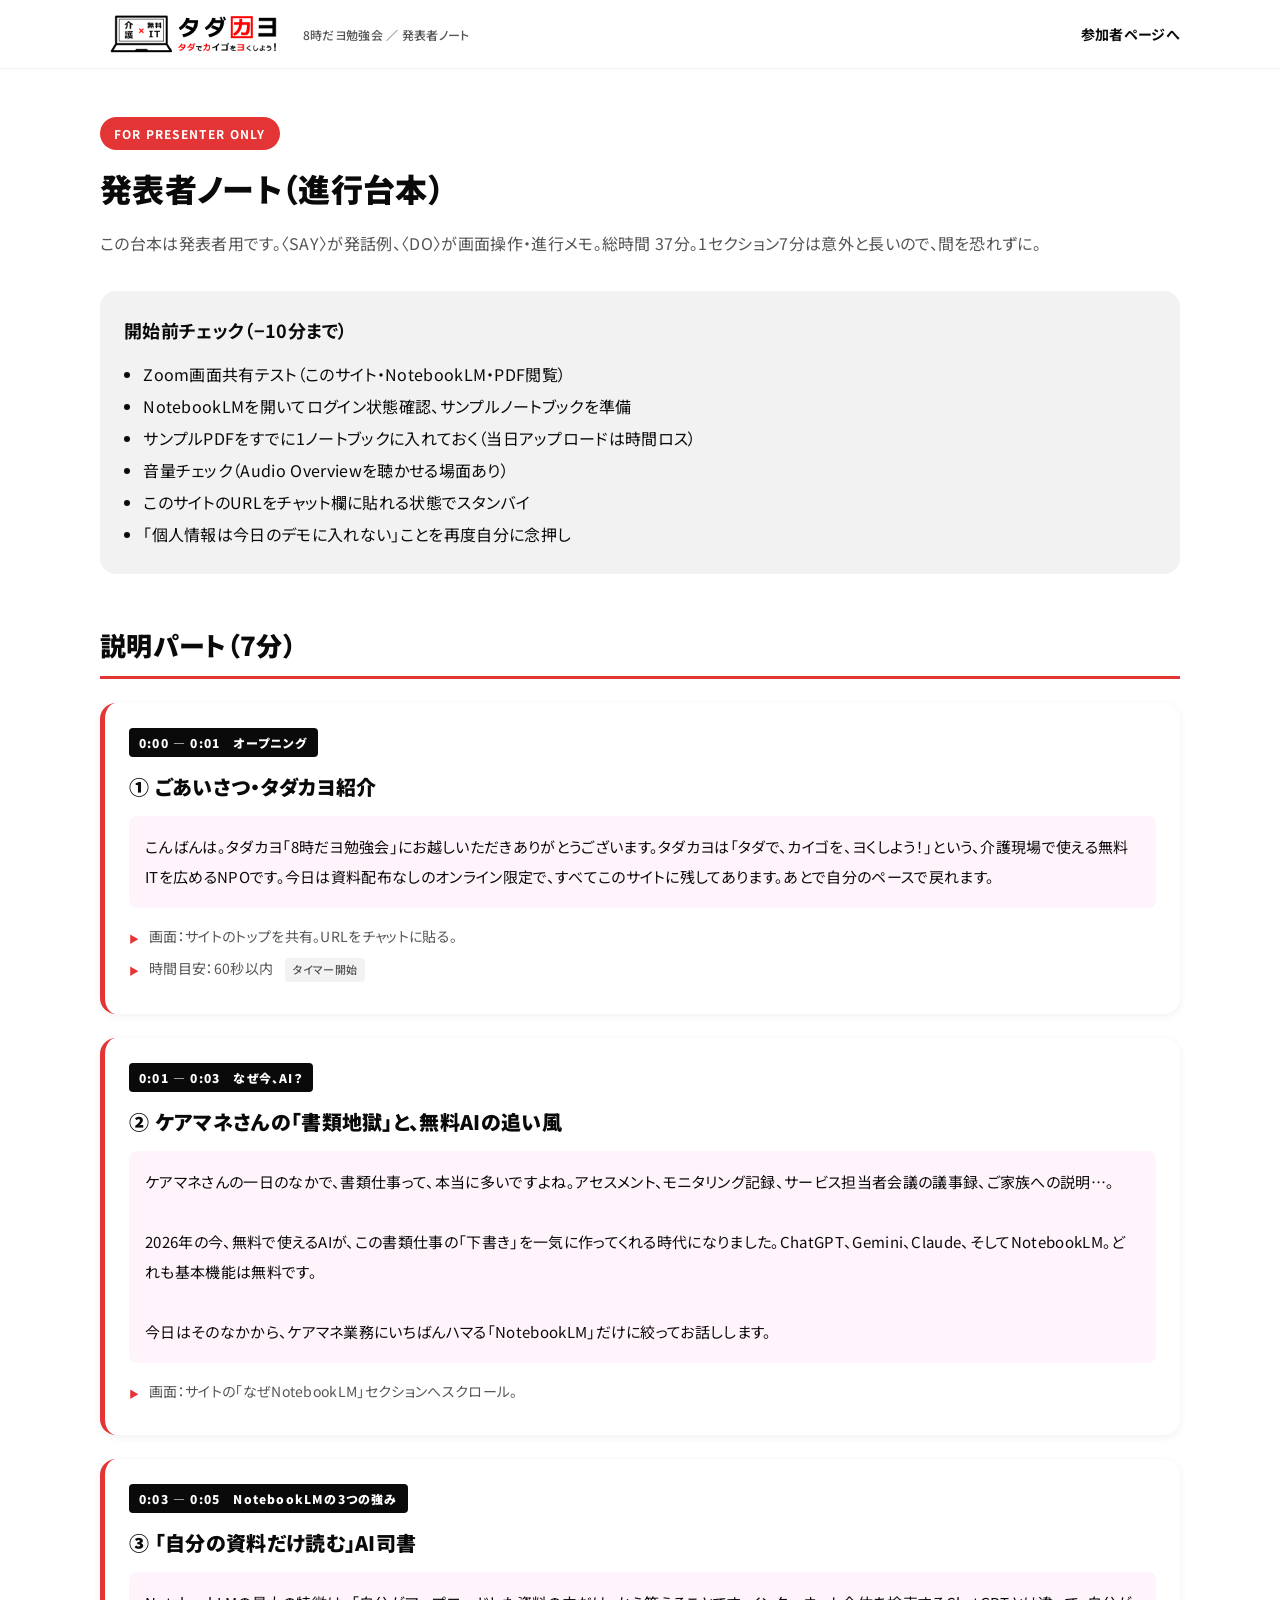
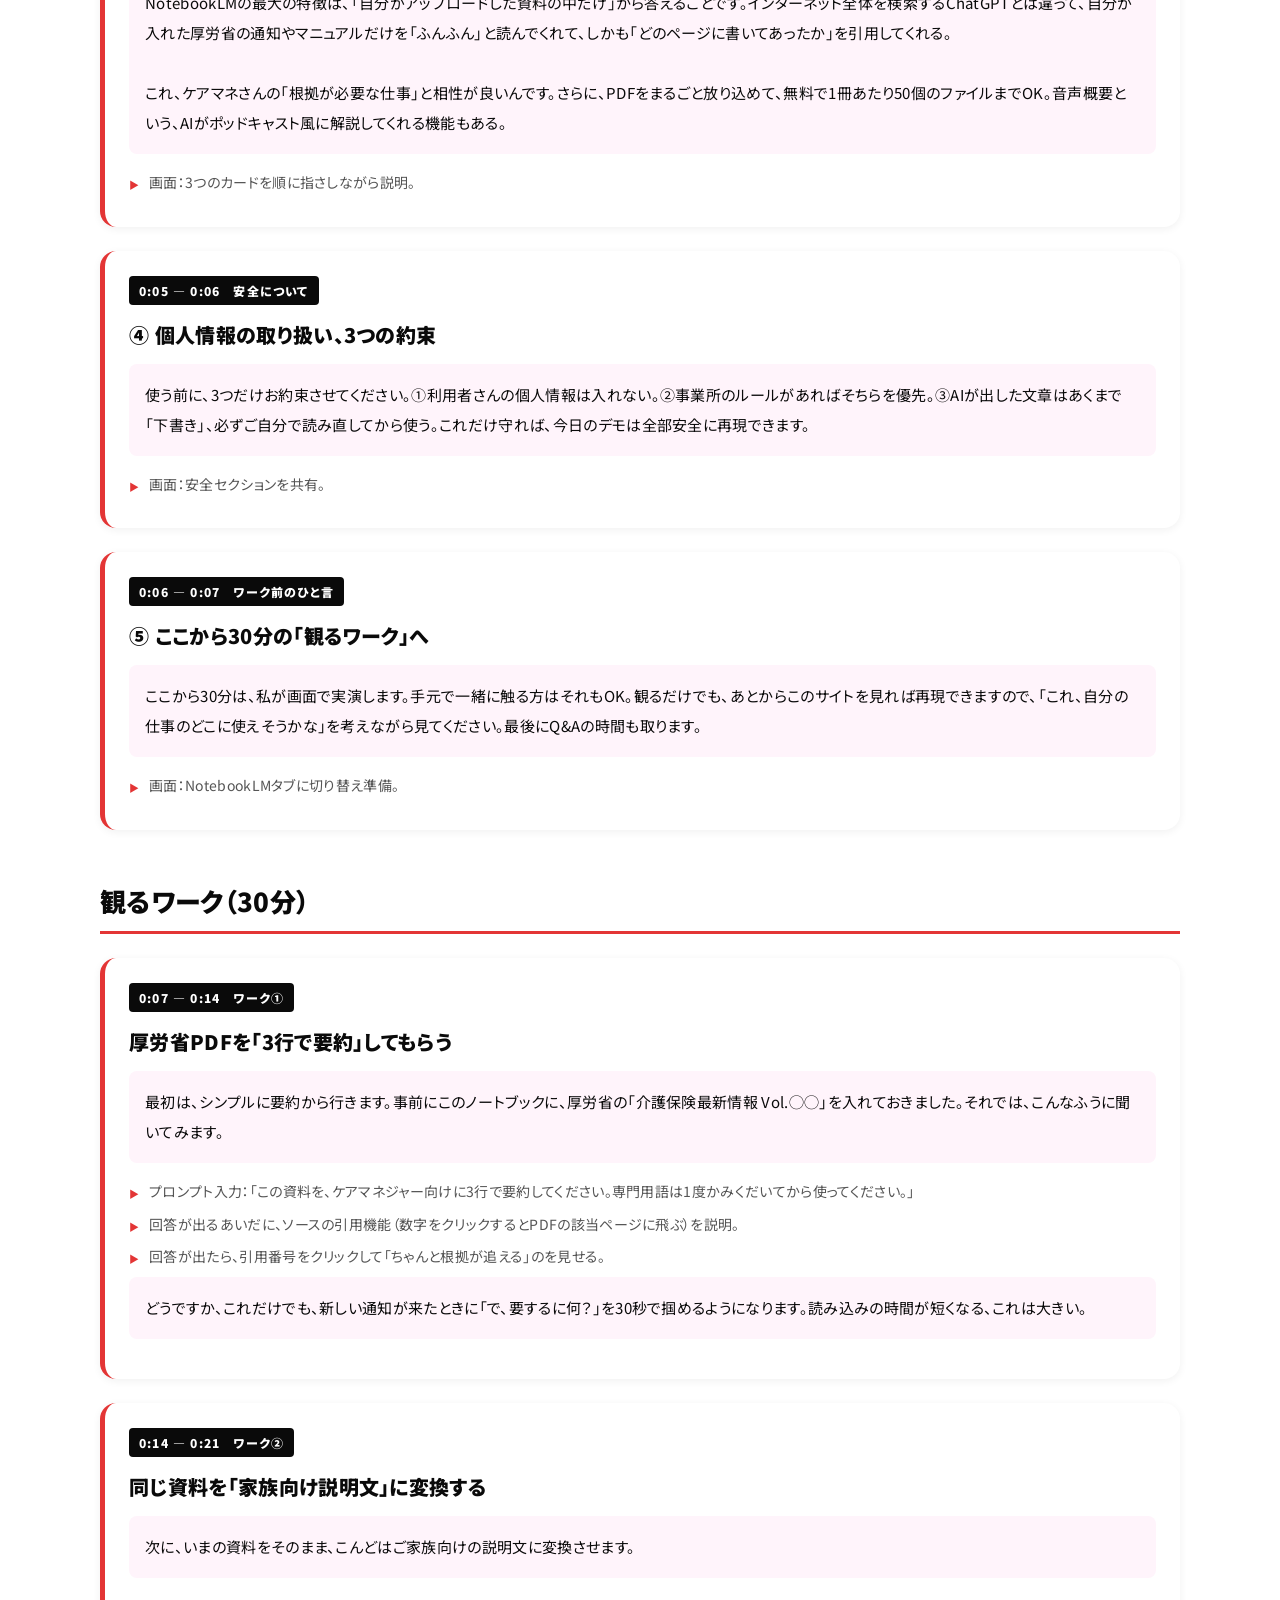
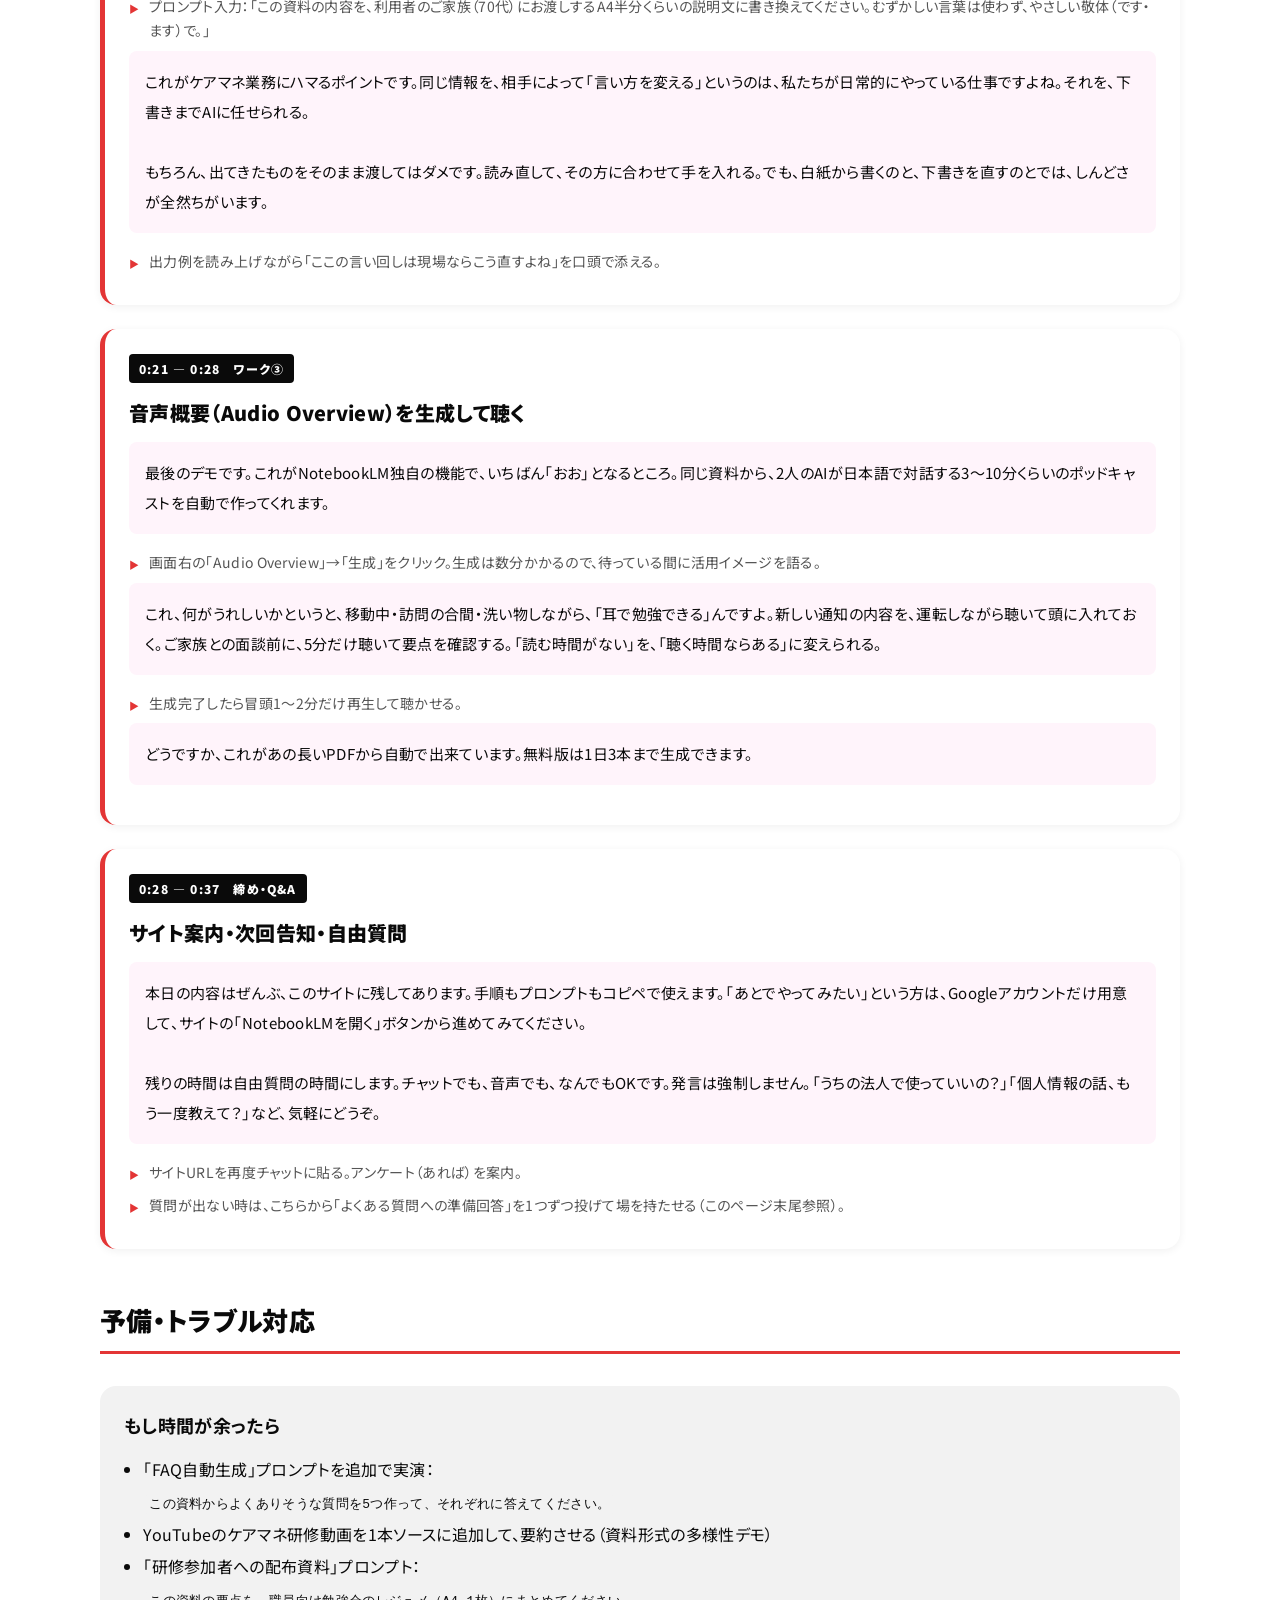
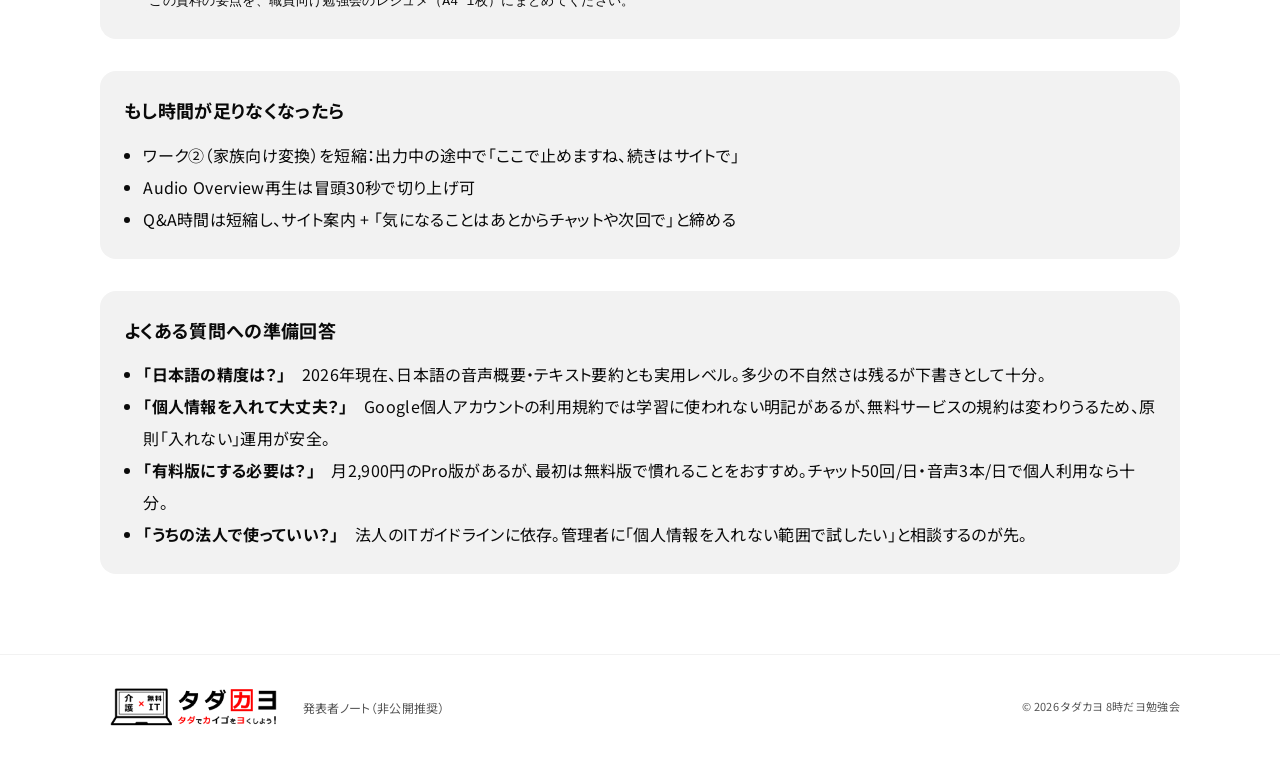
==== commit 816b0df5: "Remove 30-second share segment; expand closing Q&A シェアタイム（1人30秒で「業務でどこに使えそう？」）を廃止。 発言の強制感を取り除き、最後の9分" ====
--- a/notes.html
+++ b/notes.html
@@ -158,7 +158,7 @@
     <div class="script-block">
       <span class="script-time">0:06 — 0:07　ワーク前のひと言</span>
       <h3>⑤ ここから30分の「観るワーク」へ</h3>
-      <p class="say">ここから30分は、私が画面で実演します。手元で一緒に触る方はそれもOK。観るだけでも、あとからこのサイトを見れば再現できますので、「これ、自分の仕事のどこに使えそうかな」を考えながら見てください。最後の5分で、みなさんから30秒ずつ聞かせていただきます。</p>
+      <p class="say">ここから30分は、私が画面で実演します。手元で一緒に触る方はそれもOK。観るだけでも、あとからこのサイトを見れば再現できますので、「これ、自分の仕事のどこに使えそうかな」を考えながら見てください。最後にQ&Aの時間も取ります。</p>
       <p class="do">画面：NotebookLMタブに切り替え準備。</p>
     </div>
 
@@ -197,18 +197,11 @@
     </div>
 
     <div class="script-block">
-      <span class="script-time">0:28 — 0:33　全員シェア</span>
-      <h3>1人30秒「自分の業務でどこに使えそう？」</h3>
-      <p class="say">それでは、最後にみなさんから一言ずついただきたいです。1人30秒、「自分の業務のどこに使えそうかな」を、感想程度で構いません。10名で5分。パスもOKです。</p>
-      <p class="do">名簿順に指名。30秒ぴったりでサクサク回す。出てきた声はあとでまとめる。</p>
-      <p class="do">時間が押したらパス可を強調。</p>
-    </div>
-
-    <div class="script-block">
-      <span class="script-time">0:33 — 0:37　締め</span>
-      <h3>サイト案内・次回告知・Q&A</h3>
-      <p class="say">本日の内容はぜんぶ、このサイトに残してあります。手順もプロンプトもコピペで使えます。「あとでやってみたい」の方は、Googleアカウントだけ用意して、サイトのSTEP 1から進めてみてください。<br><br>次回の8時だヨ勉強会は、みなさんの「使ってみたい」の声を元にテーマを決めます。今日は本当にありがとうございました。</p>
+      <span class="script-time">0:28 — 0:37　締め・Q&A</span>
+      <h3>サイト案内・次回告知・自由質問</h3>
+      <p class="say">本日の内容はぜんぶ、このサイトに残してあります。手順もプロンプトもコピペで使えます。「あとでやってみたい」という方は、Googleアカウントだけ用意して、サイトの「NotebookLMを開く」ボタンから進めてみてください。<br><br>残りの時間は自由質問の時間にします。チャットでも、音声でも、なんでもOKです。発言は強制しません。「うちの法人で使っていいの？」「個人情報の話、もう一度教えて？」など、気軽にどうぞ。</p>
       <p class="do">サイトURLを再度チャットに貼る。アンケート（あれば）を案内。</p>
+      <p class="do">質問が出ない時は、こちらから「よくある質問への準備回答」を1つずつ投げて場を持たせる（このページ末尾参照）。</p>
     </div>
 
     <!-- ============================================================
@@ -229,8 +222,8 @@
       <h3>もし時間が足りなくなったら</h3>
       <ul>
         <li>ワーク②（家族向け変換）を短縮：出力中の途中で「ここで止めますね、続きはサイトで」</li>
-        <li>シェアタイムを30秒→「チャットに一言だけ書いてください」に切り替え</li>
         <li>Audio Overview再生は冒頭30秒で切り上げ可</li>
+        <li>Q&A時間は短縮し、サイト案内 + 「気になることはあとからチャットや次回で」と締める</li>
       </ul>
     </div>
 
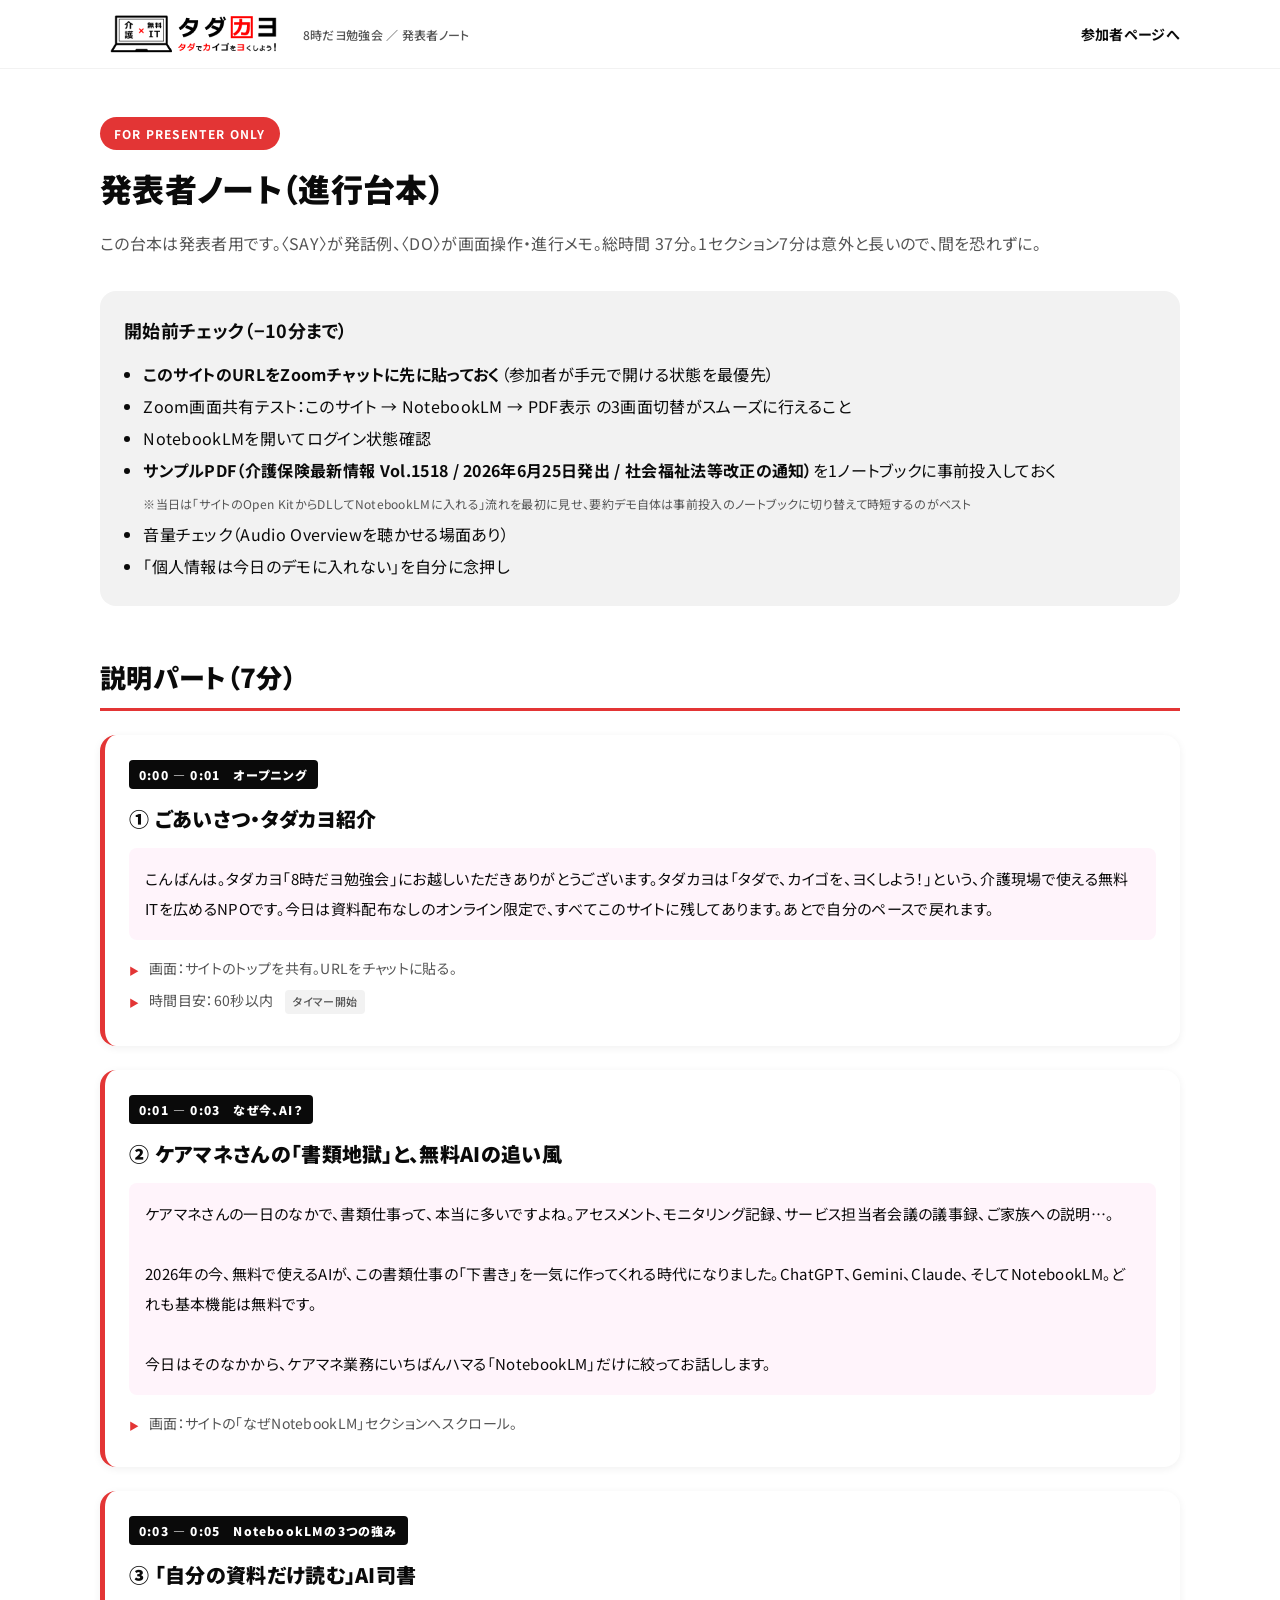
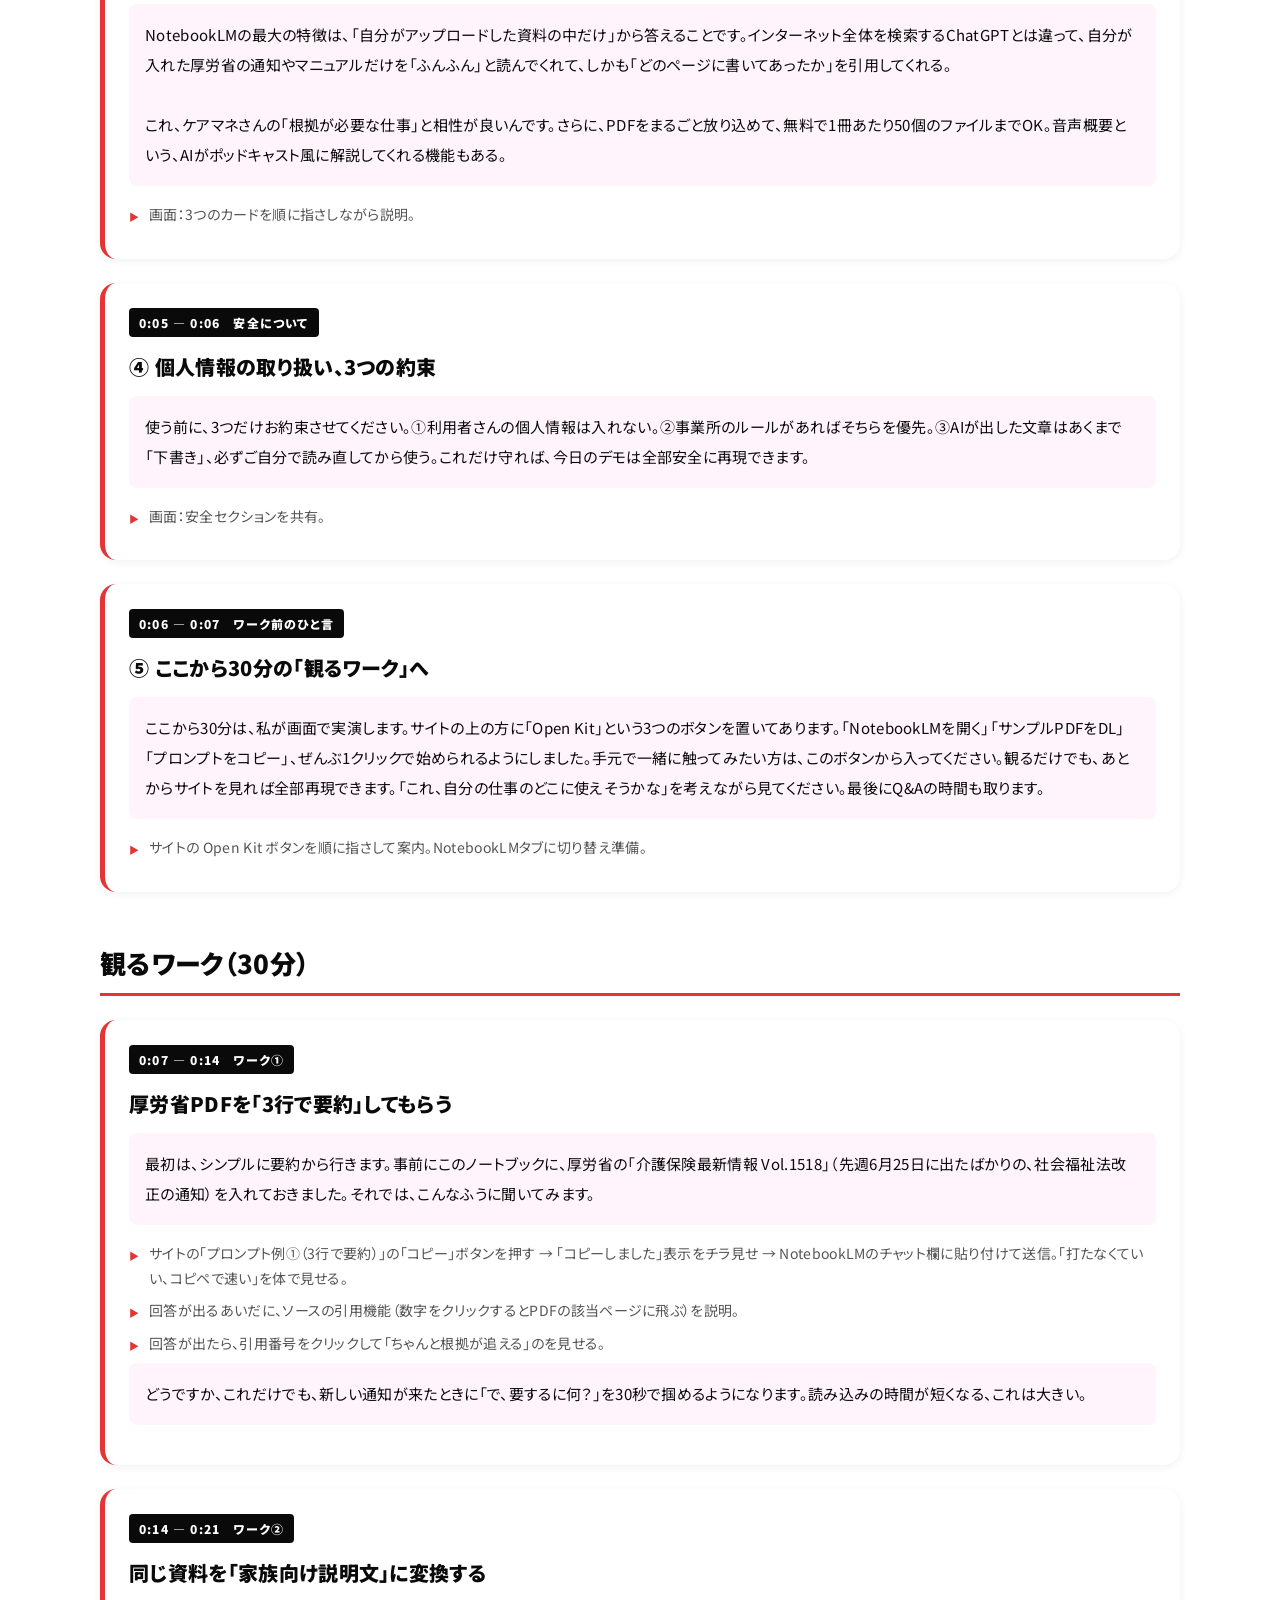
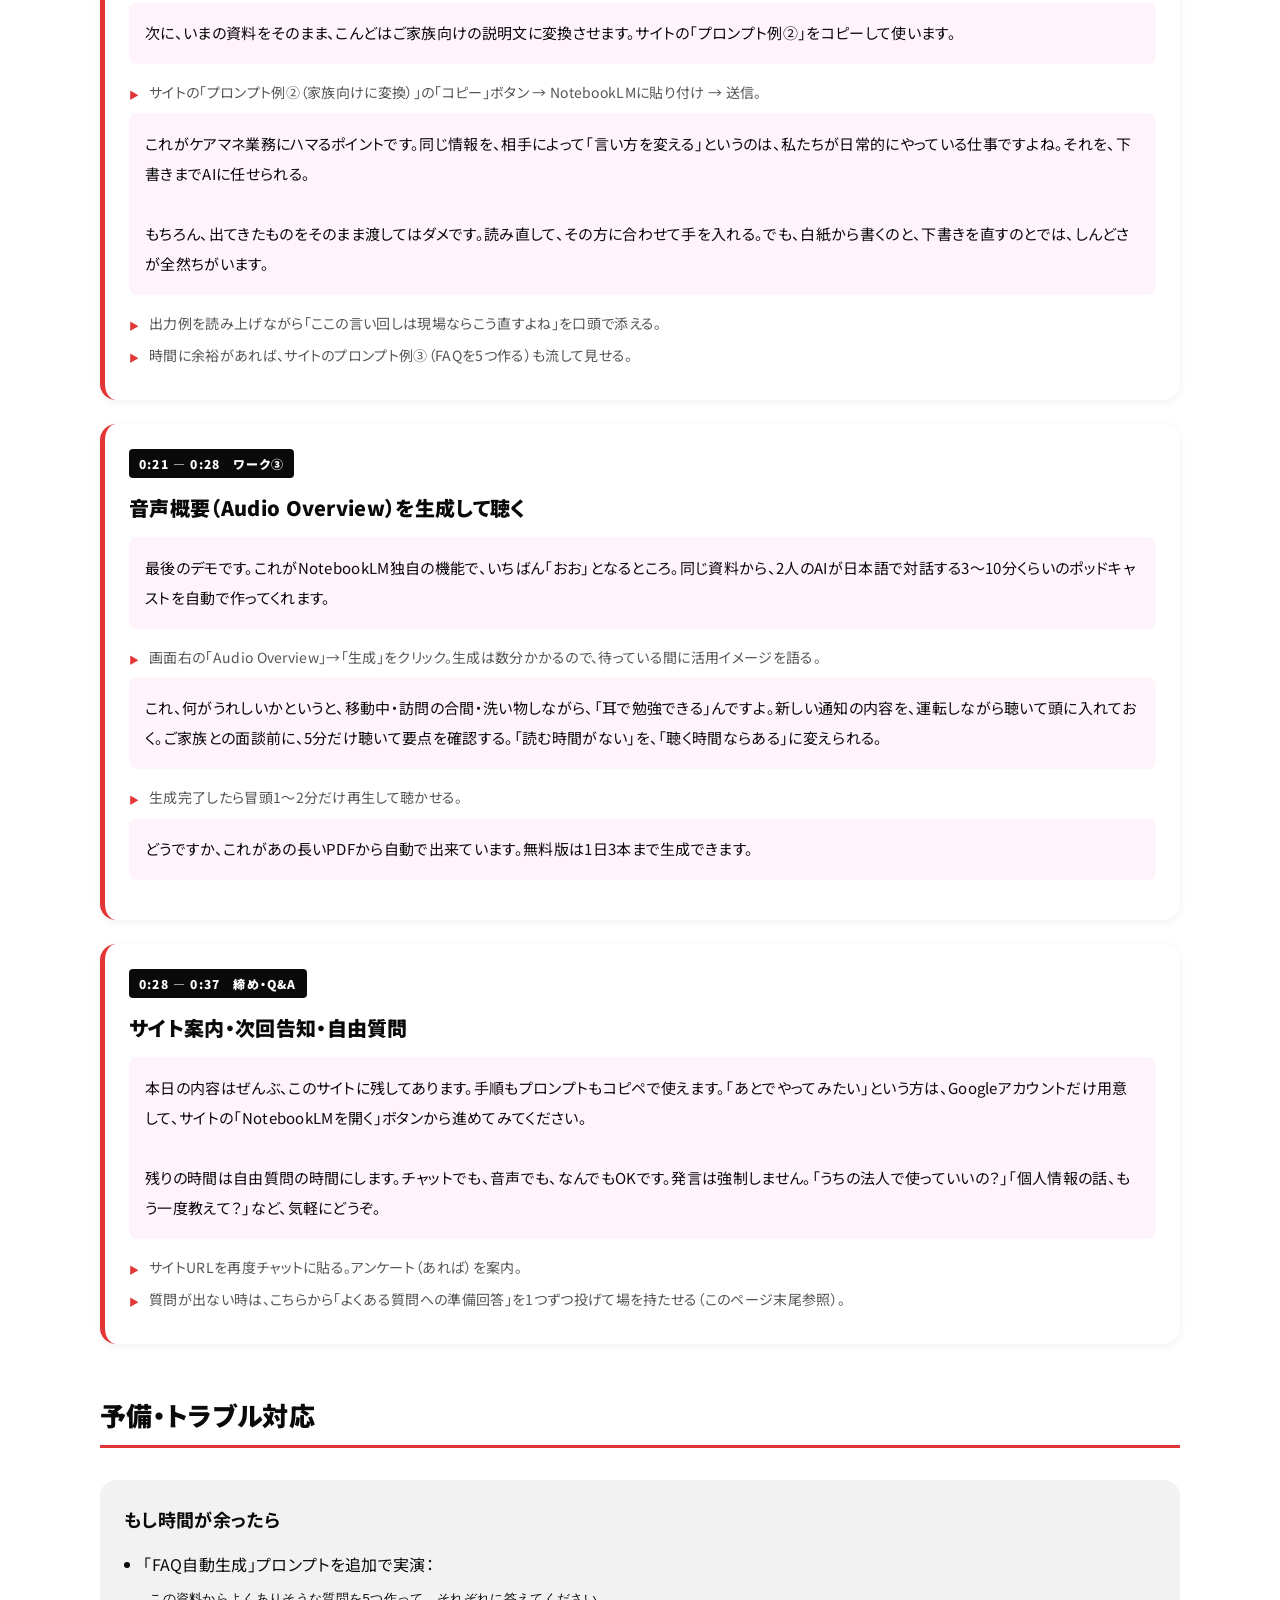
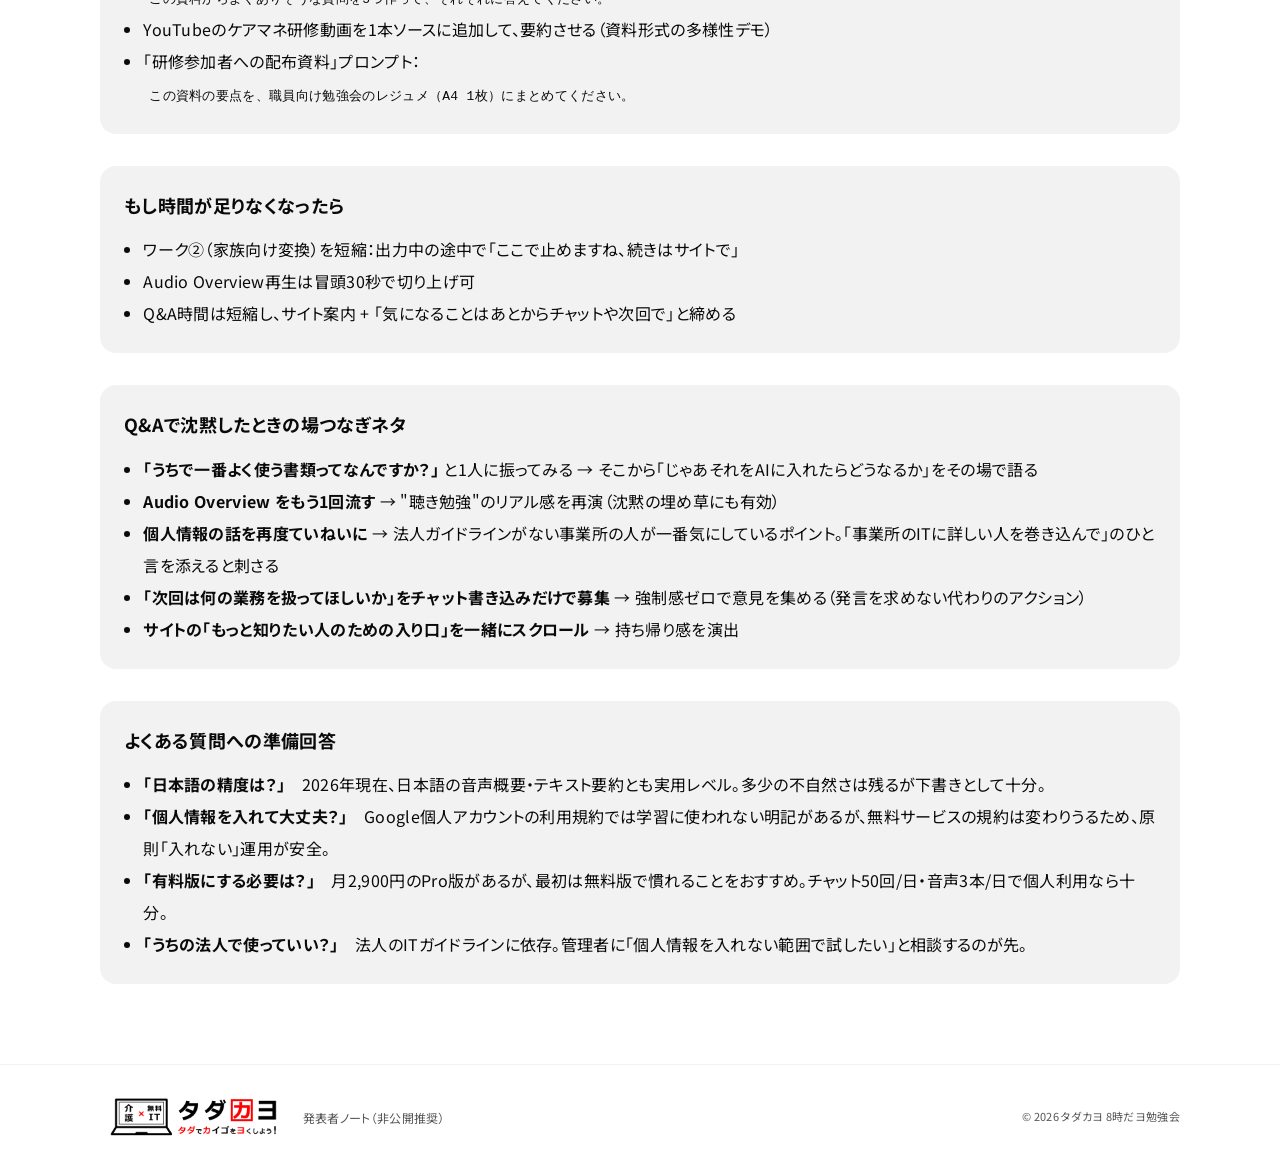
==== commit eb0179eb: "Sync notes.html with the new site features サイト側の大改修(Open Kit / プロンプトコピーボタン / Vol.1518直リンク / シェア廃止)に " ====
--- a/notes.html
+++ b/notes.html
@@ -112,12 +112,13 @@
     <div class="checklist">
       <h3>開始前チェック（−10分まで）</h3>
       <ul>
-        <li>Zoom画面共有テスト（このサイト・NotebookLM・PDF閲覧）</li>
-        <li>NotebookLMを開いてログイン状態確認、サンプルノートブックを準備</li>
-        <li>サンプルPDFをすでに1ノートブックに入れておく（当日アップロードは時間ロス）</li>
+        <li><strong>このサイトのURLをZoomチャットに先に貼っておく</strong>（参加者が手元で開ける状態を最優先）</li>
+        <li>Zoom画面共有テスト：このサイト → NotebookLM → PDF表示 の3画面切替がスムーズに行えること</li>
+        <li>NotebookLMを開いてログイン状態確認</li>
+        <li><strong>サンプルPDF（介護保険最新情報 Vol.1518 / 2026年6月25日発出 / 社会福祉法等改正の通知）</strong>を1ノートブックに事前投入しておく
+          <br><span style="font-size:12px;color:var(--c-gray-text);">※当日は「サイトのOpen KitからDLしてNotebookLMに入れる」流れを最初に見せ、要約デモ自体は事前投入のノートブックに切り替えて時短するのがベスト</span></li>
         <li>音量チェック（Audio Overviewを聴かせる場面あり）</li>
-        <li>このサイトのURLをチャット欄に貼れる状態でスタンバイ</li>
-        <li>「個人情報は今日のデモに入れない」ことを再度自分に念押し</li>
+        <li>「個人情報は今日のデモに入れない」を自分に念押し</li>
       </ul>
     </div>
 
@@ -158,8 +159,8 @@
     <div class="script-block">
       <span class="script-time">0:06 — 0:07　ワーク前のひと言</span>
       <h3>⑤ ここから30分の「観るワーク」へ</h3>
-      <p class="say">ここから30分は、私が画面で実演します。手元で一緒に触る方はそれもOK。観るだけでも、あとからこのサイトを見れば再現できますので、「これ、自分の仕事のどこに使えそうかな」を考えながら見てください。最後にQ&Aの時間も取ります。</p>
-      <p class="do">画面：NotebookLMタブに切り替え準備。</p>
+      <p class="say">ここから30分は、私が画面で実演します。サイトの上の方に「Open Kit」という3つのボタンを置いてあります。「NotebookLMを開く」「サンプルPDFをDL」「プロンプトをコピー」、ぜんぶ1クリックで始められるようにしました。手元で一緒に触ってみたい方は、このボタンから入ってください。観るだけでも、あとからサイトを見れば全部再現できます。「これ、自分の仕事のどこに使えそうかな」を考えながら見てください。最後にQ&Aの時間も取ります。</p>
+      <p class="do">サイトの Open Kit ボタンを順に指さして案内。NotebookLMタブに切り替え準備。</p>
     </div>
 
     <!-- ============================================================
@@ -170,8 +171,8 @@
     <div class="script-block">
       <span class="script-time">0:07 — 0:14　ワーク①</span>
       <h3>厚労省PDFを「3行で要約」してもらう</h3>
-      <p class="say">最初は、シンプルに要約から行きます。事前にこのノートブックに、厚労省の「介護保険最新情報 Vol.◯◯」を入れておきました。それでは、こんなふうに聞いてみます。</p>
-      <p class="do">プロンプト入力：「この資料を、ケアマネジャー向けに3行で要約してください。専門用語は1度かみくだいてから使ってください。」</p>
+      <p class="say">最初は、シンプルに要約から行きます。事前にこのノートブックに、厚労省の「介護保険最新情報 Vol.1518」（先週6月25日に出たばかりの、社会福祉法改正の通知）を入れておきました。それでは、こんなふうに聞いてみます。</p>
+      <p class="do">サイトの「プロンプト例①（3行で要約）」の「コピー」ボタンを押す → 「コピーしました」表示をチラ見せ → NotebookLMのチャット欄に貼り付けて送信。「打たなくていい、コピペで速い」を体で見せる。</p>
       <p class="do">回答が出るあいだに、ソースの引用機能（数字をクリックするとPDFの該当ページに飛ぶ）を説明。</p>
       <p class="do">回答が出たら、引用番号をクリックして「ちゃんと根拠が追える」のを見せる。</p>
       <p class="say">どうですか、これだけでも、新しい通知が来たときに「で、要するに何？」を30秒で掴めるようになります。読み込みの時間が短くなる、これは大きい。</p>
@@ -180,10 +181,11 @@
     <div class="script-block">
       <span class="script-time">0:14 — 0:21　ワーク②</span>
       <h3>同じ資料を「家族向け説明文」に変換する</h3>
-      <p class="say">次に、いまの資料をそのまま、こんどはご家族向けの説明文に変換させます。</p>
-      <p class="do">プロンプト入力：「この資料の内容を、利用者のご家族（70代）にお渡しするA4半分くらいの説明文に書き換えてください。むずかしい言葉は使わず、やさしい敬体（です・ます）で。」</p>
+      <p class="say">次に、いまの資料をそのまま、こんどはご家族向けの説明文に変換させます。サイトの「プロンプト例②」をコピーして使います。</p>
+      <p class="do">サイトの「プロンプト例②（家族向けに変換）」の「コピー」ボタン → NotebookLMに貼り付け → 送信。</p>
       <p class="say">これがケアマネ業務にハマるポイントです。同じ情報を、相手によって「言い方を変える」というのは、私たちが日常的にやっている仕事ですよね。それを、下書きまでAIに任せられる。<br><br>もちろん、出てきたものをそのまま渡してはダメです。読み直して、その方に合わせて手を入れる。でも、白紙から書くのと、下書きを直すのとでは、しんどさが全然ちがいます。</p>
       <p class="do">出力例を読み上げながら「ここの言い回しは現場ならこう直すよね」を口頭で添える。</p>
+      <p class="do">時間に余裕があれば、サイトのプロンプト例③（FAQを5つ作る）も流して見せる。</p>
     </div>
 
     <div class="script-block">
@@ -228,6 +230,17 @@
     </div>
 
     <div class="checklist">
+      <h3>Q&Aで沈黙したときの場つなぎネタ</h3>
+      <ul>
+        <li><strong>「うちで一番よく使う書類ってなんですか？」</strong> と1人に振ってみる → そこから「じゃあそれをAIに入れたらどうなるか」をその場で語る</li>
+        <li><strong>Audio Overview をもう1回流す</strong> → "聴き勉強"のリアル感を再演（沈黙の埋め草にも有効）</li>
+        <li><strong>個人情報の話を再度ていねいに</strong> → 法人ガイドラインがない事業所の人が一番気にしているポイント。「事業所のITに詳しい人を巻き込んで」のひと言を添えると刺さる</li>
+        <li><strong>「次回は何の業務を扱ってほしいか」をチャット書き込みだけで募集</strong> → 強制感ゼロで意見を集める（発言を求めない代わりのアクション）</li>
+        <li><strong>サイトの「もっと知りたい人のための入り口」を一緒にスクロール</strong> → 持ち帰り感を演出</li>
+      </ul>
+    </div>
+
+    <div class="checklist">
       <h3>よくある質問への準備回答</h3>
       <ul>
         <li><strong>「日本語の精度は？」</strong>　2026年現在、日本語の音声概要・テキスト要約とも実用レベル。多少の不自然さは残るが下書きとして十分。</li>
